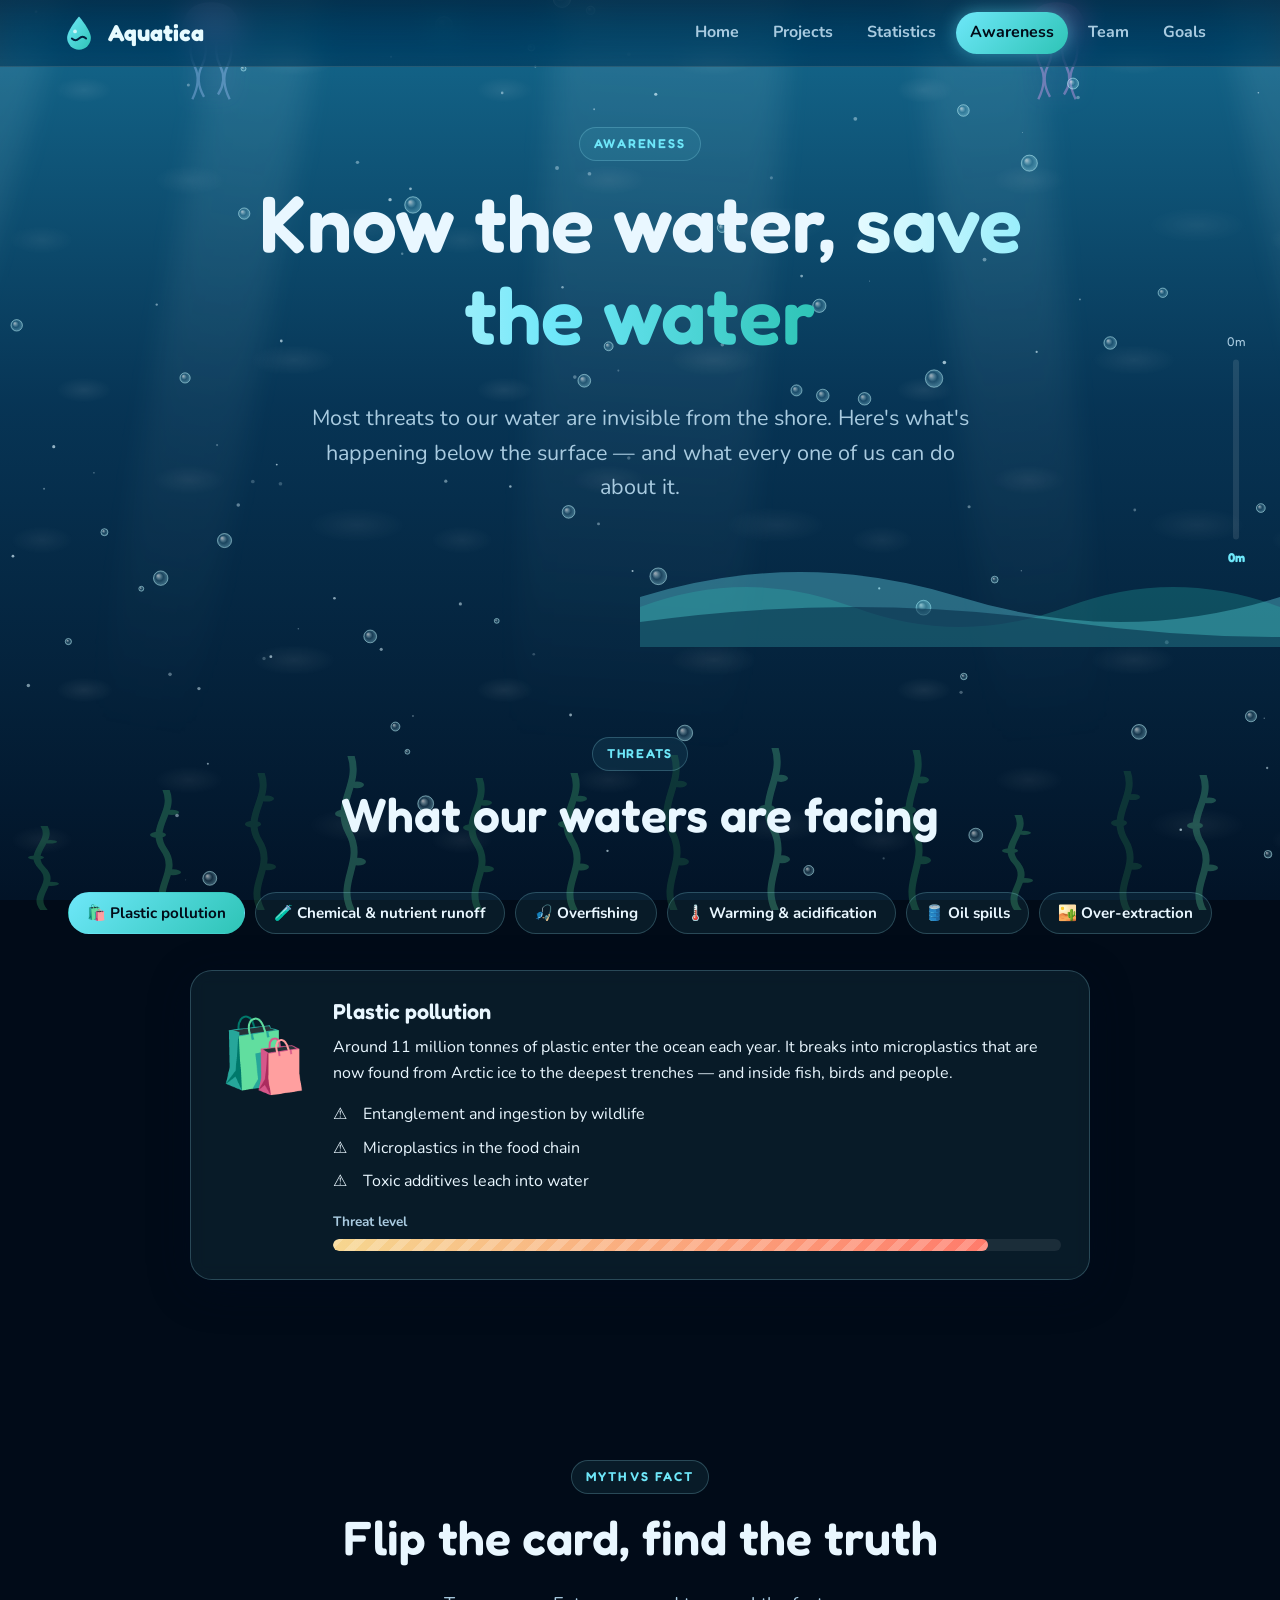
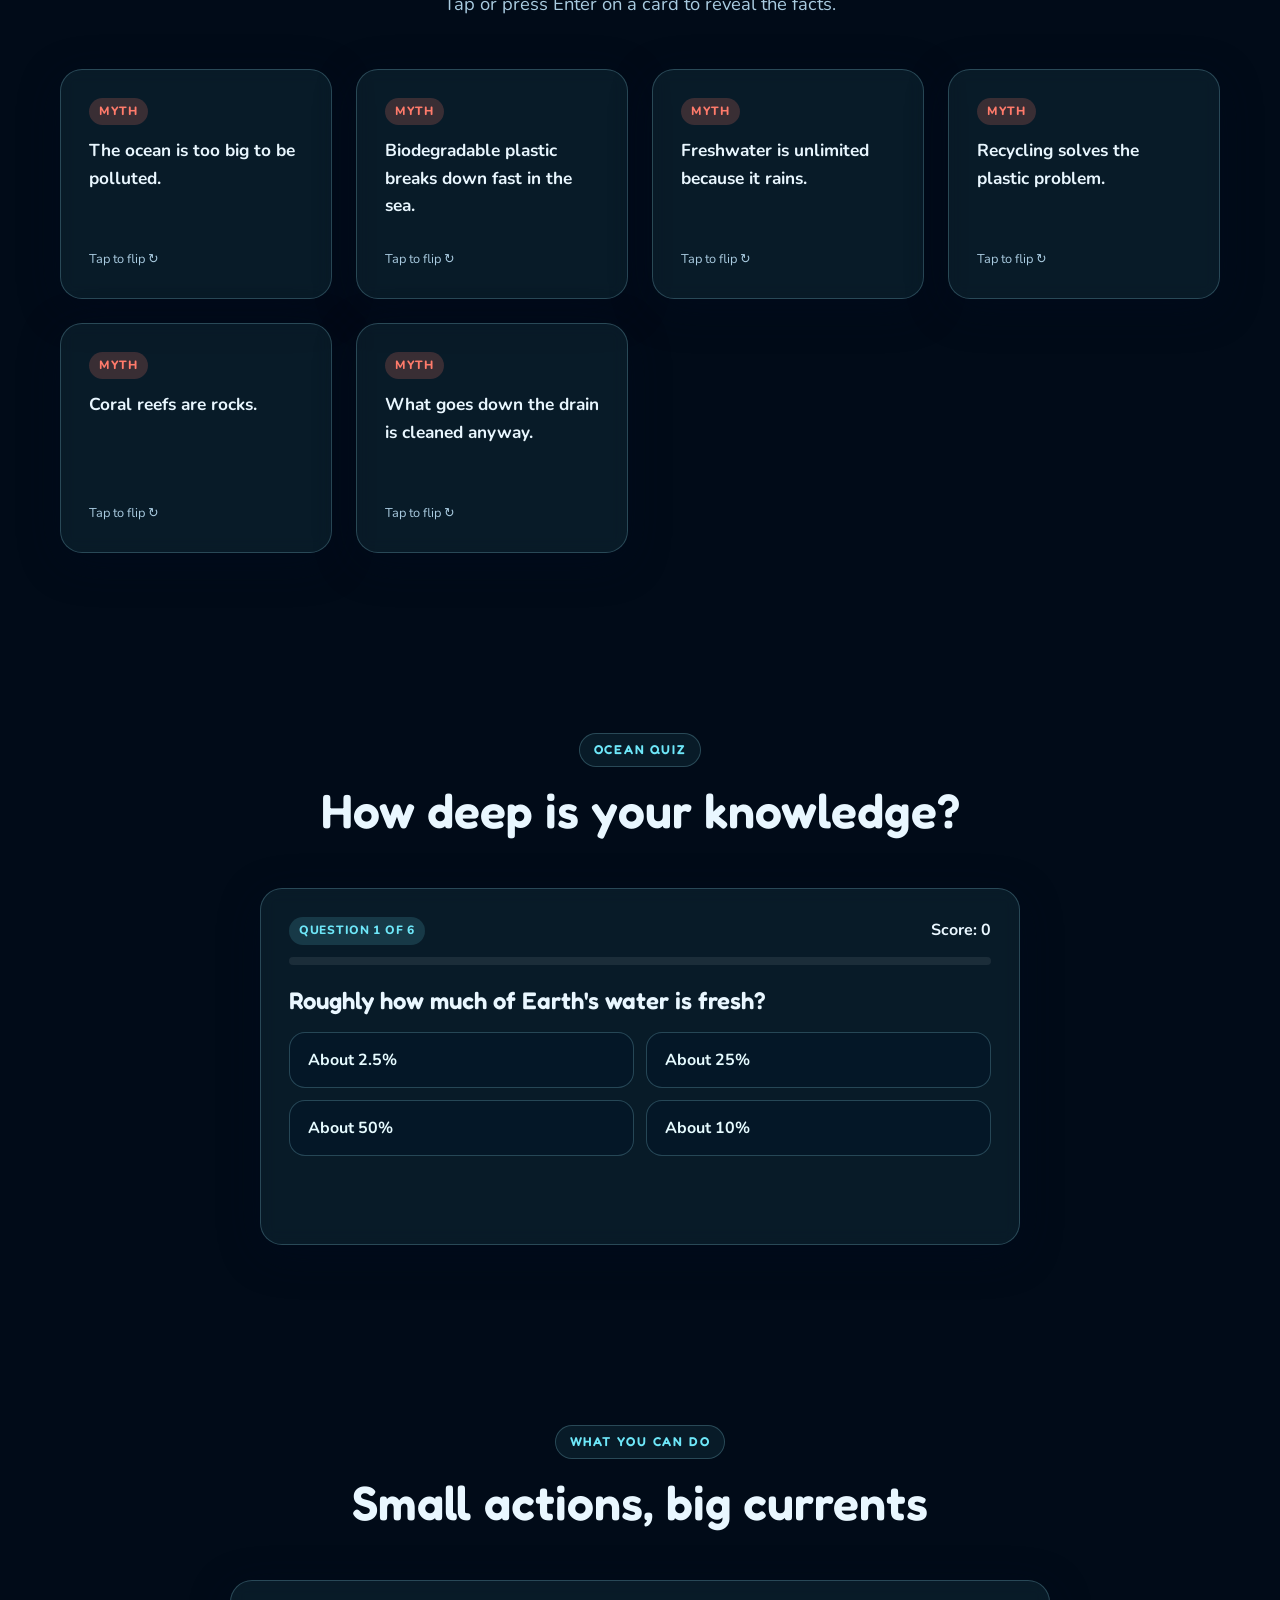
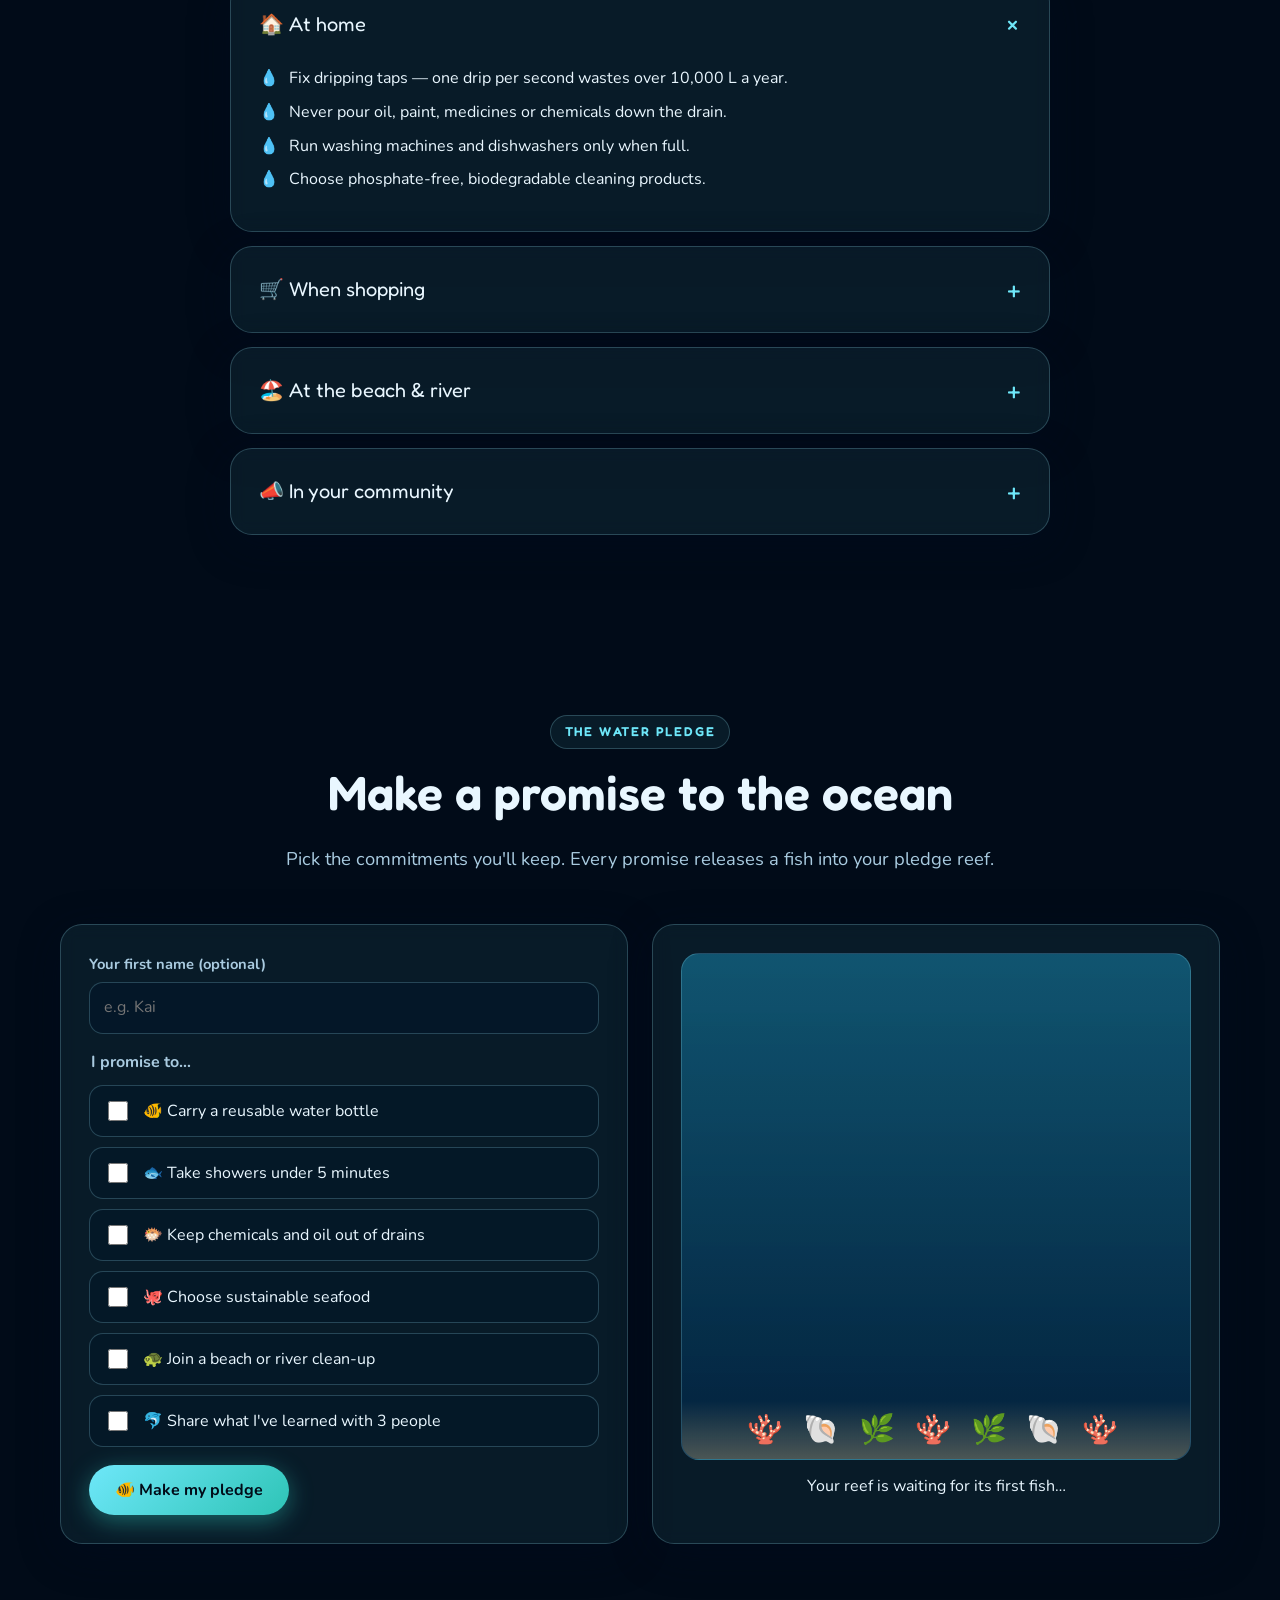
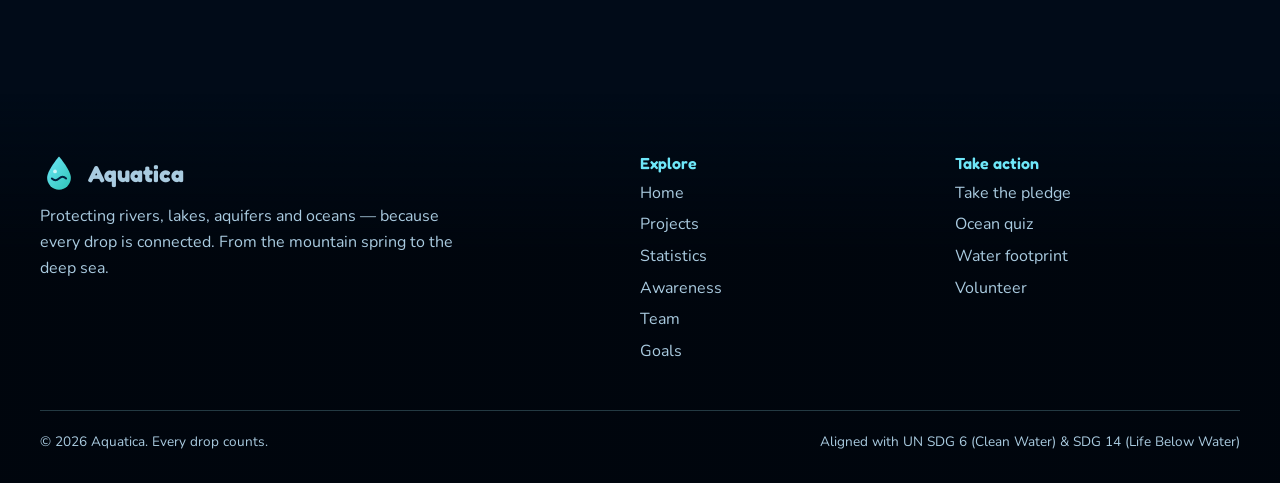
==== awareness.html @ d04a6f61 "Add Aquatica: interactive underwater-themed water & ocean protection website Six pages (home, projec" ====
<!doctype html>
<html lang="en" class="no-js">
<head>
  <meta charset="utf-8">
  <meta name="viewport" content="width=device-width, initial-scale=1">
  <title>Awareness — Aquatica</title>
  <meta name="description" content="Learn about the threats facing our water and oceans, bust common myths, test yourself and take the water pledge.">
  <link rel="icon" href="assets/favicon.svg" type="image/svg+xml">
  <link rel="preconnect" href="https://fonts.googleapis.com">
  <link rel="preconnect" href="https://fonts.gstatic.com" crossorigin>
  <link href="https://fonts.googleapis.com/css2?family=Fredoka:wght@400;600;700&family=Nunito:wght@400;700;800&display=swap" rel="stylesheet">
  <script>document.documentElement.classList.remove("no-js")</script>
  <link rel="stylesheet" href="css/style.css">
  <link rel="stylesheet" href="css/pages.css">
  <script src="js/main.js" defer></script>
  <script src="js/awareness.js" defer></script>
</head>
<body data-max-depth="6000">
  <a class="skip-link" href="#main">Skip to content</a>
  <header id="site-header"></header>

  <main id="main">
    <section class="hero page-hero">
      <div class="hero-inner">
        <span class="eyebrow reveal">Awareness</span>
        <h1 class="reveal" style="--delay:.1s">Know the water, <span class="shimmer">save the water</span></h1>
        <p class="lead reveal" style="--delay:.2s">Most threats to our water are invisible from the shore. Here's what's happening below the surface — and what every one of us can do about it.</p>
      </div>
      <div class="waves" aria-hidden="true">
        <svg class="w1" viewBox="0 0 2880 110" preserveAspectRatio="none"><path d="M0 60 Q 360 10 720 60 T 1440 60 T 2160 60 T 2880 60 V110 H0Z" fill="#6ee7f9"/></svg>
        <svg class="w2" viewBox="0 0 2880 110" preserveAspectRatio="none"><path d="M0 70 Q 240 30 480 70 T 960 70 T 1440 70 T 1920 70 T 2400 70 T 2880 70 V110 H0Z" fill="#2ec4b6"/></svg>
        <svg class="w3" viewBox="0 0 2880 110" preserveAspectRatio="none"><path d="M0 85 Q 480 55 960 85 T 1920 85 T 2880 85 V110 H0Z" fill="#02223f"/></svg>
      </div>
    </section>

    <section class="section" id="threats">
      <div class="section-head reveal">
        <span class="eyebrow">Threats</span>
        <h2>What our waters are facing</h2>
      </div>
      <div class="chips reveal" role="tablist" aria-label="Threats" id="threat-tabs"></div>
      <div class="card threat-panel reveal" id="threat-panel" role="tabpanel" aria-live="polite"></div>
    </section>

    <section class="section" id="myths">
      <div class="section-head reveal">
        <span class="eyebrow">Myth vs fact</span>
        <h2>Flip the card, find the truth</h2>
        <p class="lead">Tap or press Enter on a card to reveal the facts.</p>
      </div>
      <div class="grid grid-3" id="myth-grid"></div>
    </section>

    <section class="section" id="quiz">
      <div class="section-head reveal">
        <span class="eyebrow">Ocean quiz</span>
        <h2>How deep is your knowledge?</h2>
      </div>
      <div class="card quiz reveal" id="quiz-box"></div>
    </section>

    <section class="section" id="actions">
      <div class="section-head reveal">
        <span class="eyebrow">What you can do</span>
        <h2>Small actions, big currents</h2>
      </div>
      <div class="accordion reveal">
        <details class="card" open><summary>🏠 At home</summary><ul class="check-list">
          <li>Fix dripping taps — one drip per second wastes over 10,000 L a year.</li>
          <li>Never pour oil, paint, medicines or chemicals down the drain.</li>
          <li>Run washing machines and dishwashers only when full.</li>
          <li>Choose phosphate-free, biodegradable cleaning products.</li></ul></details>
        <details class="card"><summary>🛒 When shopping</summary><ul class="check-list">
          <li>Carry a reusable bottle, bag and coffee cup.</li>
          <li>Avoid products with microbeads and glitter made of plastic.</li>
          <li>Choose certified sustainable seafood — or eat less of it.</li>
          <li>Buy clothes made from natural fibres; synthetic fabrics shed microfibres in the wash.</li></ul></details>
        <details class="card"><summary>🏖️ At the beach &amp; river</summary><ul class="check-list">
          <li>Leave nothing behind — and pick up three pieces of litter you find.</li>
          <li>Use reef-safe sunscreen without oxybenzone and octinoxate.</li>
          <li>Never touch or stand on coral; keep your distance from wildlife.</li>
          <li>Join a local clean-up — or start one!</li></ul></details>
        <details class="card"><summary>📣 In your community</summary><ul class="check-list">
          <li>Ask your local council about wastewater treatment and storm drain filters.</li>
          <li>Support marine protected areas and river restoration plans.</li>
          <li>Share what you learn — awareness spreads like ripples.</li>
          <li>Vote for leaders who prioritise clean water.</li></ul></details>
      </div>
    </section>

    <section class="section" id="pledge">
      <div class="section-head reveal">
        <span class="eyebrow">The water pledge</span>
        <h2>Make a promise to the ocean</h2>
        <p class="lead">Pick the commitments you'll keep. Every promise releases a fish into your pledge reef.</p>
      </div>
      <div class="grid grid-2 pledge-wrap">
        <form class="card reveal" id="pledge-form">
          <div class="field"><label for="pledge-name">Your first name (optional)</label><input type="text" id="pledge-name" maxlength="30" autocomplete="given-name" placeholder="e.g. Kai"></div>
          <fieldset class="pledge-options"><legend>I promise to…</legend></fieldset>
          <button class="btn" type="submit">🐠 Make my pledge</button>
        </form>
        <div class="card pledge-reef reveal" style="--delay:.1s">
          <div class="pledge-tank" id="pledge-tank" aria-hidden="true"></div>
          <p id="pledge-summary" aria-live="polite"></p>
          <button class="btn ghost small" id="pledge-reset" type="button" hidden>Reset my pledges</button>
        </div>
      </div>
    </section>
  </main>

  <footer id="site-footer"></footer>
</body>
</html>
---- css/style.css ----
/* ==========================================================
   Aquatica — shared underwater theme
   ========================================================== */
:root {
  --abyss: #010b18;
  --deep: #02223f;
  --mid: #04406e;
  --shallow: #0a6aa1;
  --surface: #1b9cc9;
  --teal: #2ec4b6;
  --aqua: #6ee7f9;
  --foam: #e6fbff;
  --coral: #ff7b6b;
  --sand: #f6d68f;
  --kelp: #3fa66b;
  --text: #e9f7ff;
  --text-dim: #a9cbe0;
  --glass: rgba(110, 231, 249, 0.07);
  --glass-strong: rgba(110, 231, 249, 0.13);
  --glass-border: rgba(160, 240, 255, 0.22);
  --shadow: 0 10px 40px rgba(0, 10, 30, 0.45);
  --radius: 22px;
  --depth: 0; /* 0 → 1, updated on scroll */
  --font-display: "Fredoka", "Trebuchet MS", system-ui, sans-serif;
  --font-body: "Nunito", "Segoe UI", system-ui, sans-serif;
}

*, *::before, *::after { box-sizing: border-box; }
html { scroll-behavior: smooth; }
@media (prefers-reduced-motion: reduce) {
  html { scroll-behavior: auto; }
  *, *::before, *::after { animation-duration: 0.001ms !important; animation-iteration-count: 1 !important; transition-duration: 0.001ms !important; }
}

body {
  margin: 0;
  min-height: 100vh;
  font-family: var(--font-body);
  color: var(--text);
  line-height: 1.6;
  background-color: var(--abyss);
  background-image: linear-gradient(180deg,
    hsl(198, 75%, calc(32% - var(--depth) * 22%)) 0%,
    hsl(205, 85%, calc(18% - var(--depth) * 12%)) 45%,
    hsl(212, 90%, calc(8% - var(--depth) * 5%)) 100%);
  background-attachment: fixed;
  overflow-x: hidden;
}

a { color: var(--aqua); }
img, svg { max-width: 100%; }
h1, h2, h3, h4 { font-family: var(--font-display); line-height: 1.15; margin: 0 0 .5em; font-weight: 600; }
h1 { font-size: clamp(2.4rem, 7vw, 5rem); }
h2 { font-size: clamp(1.8rem, 4.5vw, 3rem); }
h3 { font-size: 1.35rem; }
p { margin: 0 0 1em; }
::selection { background: var(--teal); color: var(--abyss); }

[hidden] { display: none !important; }
.sr-only { position: absolute; width: 1px; height: 1px; overflow: hidden; clip: rect(0 0 0 0); white-space: nowrap; }
.skip-link { position: absolute; left: 16px; top: -60px; z-index: 1000; background: var(--aqua); color: var(--abyss); padding: 10px 16px; border-radius: 10px; font-weight: 700; }
.skip-link:focus { top: 12px; }
:focus-visible { outline: 3px solid var(--sand); outline-offset: 3px; border-radius: 6px; }

/* ---------- Ambient ocean layers ---------- */
.ocean { position: fixed; inset: 0; pointer-events: none; z-index: 0; overflow: hidden; }
#ocean-canvas { position: fixed; inset: 0; width: 100%; height: 100%; z-index: 1; pointer-events: none; }

.rays { position: absolute; inset: -20% -10% 0; opacity: calc(0.55 - var(--depth) * 0.45); transition: opacity .3s; }
.rays span {
  position: absolute; top: -10%; width: 14vw; height: 130%;
  background: linear-gradient(180deg, rgba(200, 245, 255, .28), rgba(200, 245, 255, 0) 75%);
  filter: blur(14px); transform-origin: top center; mix-blend-mode: screen;
  animation: ray-sway 11s ease-in-out infinite alternate;
}
.rays span:nth-child(1) { left: 6%;  transform: rotate(16deg); animation-delay: -2s; }
.rays span:nth-child(2) { left: 26%; transform: rotate(10deg); width: 8vw; animation-delay: -5s; }
.rays span:nth-child(3) { left: 46%; transform: rotate(4deg);  width: 18vw; animation-delay: -1s; }
.rays span:nth-child(4) { left: 66%; transform: rotate(-6deg); width: 9vw; animation-delay: -7s; }
.rays span:nth-child(5) { left: 84%; transform: rotate(-12deg); animation-delay: -3s; }
@keyframes ray-sway {
  0%   { opacity: .35; translate: -3vw 0; }
  50%  { opacity: 1; }
  100% { opacity: .5; translate: 3vw 0; }
}

.caustics {
  position: absolute; inset: 0; opacity: calc(0.22 - var(--depth) * 0.2);
  background:
    radial-gradient(ellipse 40px 18px at 20% 30%, rgba(255,255,255,.35), transparent 70%),
    radial-gradient(ellipse 60px 22px at 70% 20%, rgba(255,255,255,.3), transparent 70%),
    radial-gradient(ellipse 50px 20px at 45% 60%, rgba(255,255,255,.25), transparent 70%),
    radial-gradient(ellipse 70px 25px at 85% 75%, rgba(255,255,255,.25), transparent 70%),
    radial-gradient(ellipse 45px 20px at 10% 80%, rgba(255,255,255,.25), transparent 70%);
  background-size: 420px 300px;
  animation: caustic-drift 18s linear infinite;
  mix-blend-mode: overlay;
}
@keyframes caustic-drift { to { background-position: 420px 300px; } }

.fish-school { position: absolute; inset: 0; }
.fish {
  position: absolute; left: 0; width: var(--size, 60px); color: var(--c, var(--sand));
  animation: swim var(--dur, 30s) linear forwards;
  opacity: .85; will-change: transform;
}
.fish svg { display: block; width: 100%; height: auto; animation: wiggle 0.9s ease-in-out infinite alternate; }
.fish.left svg { transform: scaleX(-1); }
.fish .tail { transform-origin: 30% 50%; animation: tail 0.35s ease-in-out infinite alternate; }
@keyframes swim {
  from { transform: translate(var(--from), 0); }
  25%  { transform: translate(calc(var(--from) + (var(--to) - var(--from)) * .25), var(--bob, 20px)); }
  50%  { transform: translate(calc(var(--from) + (var(--to) - var(--from)) * .5), 0); }
  75%  { transform: translate(calc(var(--from) + (var(--to) - var(--from)) * .75), calc(var(--bob, 20px) * -1)); }
  to   { transform: translate(var(--to), 0); }
}
@keyframes wiggle { from { rotate: -3deg; } to { rotate: 3deg; } }
@keyframes tail { from { transform: scaleY(1); } to { transform: scaleY(.6); } }

.jelly {
  position: absolute; width: 70px; color: #f7a8ff; opacity: .55;
  animation: jelly-rise var(--dur, 40s) linear infinite; filter: drop-shadow(0 0 12px rgba(247,168,255,.6));
}
.jelly .bell { animation: pulse 2.4s ease-in-out infinite; transform-origin: 50% 30%; }
@keyframes pulse { 0%,100% { transform: scale(1, 1); } 50% { transform: scale(1.12, .86); } }
@keyframes jelly-rise {
  from { transform: translate(0, 110vh); }
  50%  { transform: translate(40px, 50vh); }
  to   { transform: translate(-20px, -30vh); }
}

.seabed { position: fixed; left: 0; right: 0; bottom: 0; height: 160px; z-index: 0; pointer-events: none; opacity: calc(.35 + var(--depth) * .65); }
.kelp { position: absolute; bottom: -10px; width: 40px; transform-origin: bottom center; animation: kelp-sway var(--dur, 6s) ease-in-out infinite alternate; }
@keyframes kelp-sway { from { rotate: -6deg; } to { rotate: 7deg; } }

/* ---------- Navigation ---------- */
.site-header {
  position: sticky; top: 0; z-index: 50;
  backdrop-filter: blur(14px) saturate(140%); -webkit-backdrop-filter: blur(14px) saturate(140%);
  background: linear-gradient(180deg, rgba(2, 30, 55, .75), rgba(2, 30, 55, .45));
  border-bottom: 1px solid var(--glass-border);
}
.nav { max-width: 1200px; margin: 0 auto; display: flex; align-items: center; gap: 24px; padding: 12px 20px; }
.brand { display: flex; align-items: center; gap: 10px; color: var(--foam); text-decoration: none; font-family: var(--font-display); font-size: 1.45rem; font-weight: 700; }
.brand svg { width: 38px; height: 38px; animation: bob 4s ease-in-out infinite; }
@keyframes bob { 0%,100% { transform: translateY(0); } 50% { transform: translateY(-5px); } }
.nav-links { list-style: none; display: flex; gap: 6px; margin: 0 0 0 auto; padding: 0; }
.nav-links a {
  position: relative; display: block; padding: 8px 14px; border-radius: 999px;
  color: var(--text-dim); text-decoration: none; font-weight: 700; transition: color .25s, background .25s;
}
.nav-links a:hover { color: var(--foam); background: var(--glass); }
.nav-links a[aria-current="page"] { color: var(--abyss); background: linear-gradient(135deg, var(--aqua), var(--teal)); box-shadow: 0 0 18px rgba(110,231,249,.45); }
.nav-toggle { display: none; margin-left: auto; background: var(--glass); border: 1px solid var(--glass-border); color: var(--foam); width: 46px; height: 46px; border-radius: 14px; cursor: pointer; }
.nav-toggle span { display: block; width: 20px; height: 2px; background: currentColor; margin: 4px auto; border-radius: 2px; transition: transform .3s, opacity .3s; }
.nav-toggle[aria-expanded="true"] span:nth-child(1) { transform: translateY(6px) rotate(45deg); }
.nav-toggle[aria-expanded="true"] span:nth-child(2) { opacity: 0; }
.nav-toggle[aria-expanded="true"] span:nth-child(3) { transform: translateY(-6px) rotate(-45deg); }

@media (max-width: 860px) {
  .nav-toggle { display: block; }
  .nav-links {
    position: absolute; top: 100%; left: 0; right: 0; flex-direction: column; gap: 4px; padding: 12px 16px 18px;
    background: rgba(2, 25, 48, .96); border-bottom: 1px solid var(--glass-border);
    transform-origin: top; transform: scaleY(0); opacity: 0; transition: transform .3s, opacity .3s; pointer-events: none;
  }
  .nav-links.open { transform: scaleY(1); opacity: 1; pointer-events: auto; }
  .nav-links a { padding: 12px 16px; }
}

/* Depth gauge */
.depth-gauge {
  position: fixed; right: 16px; top: 50%; transform: translateY(-50%); z-index: 40;
  display: flex; flex-direction: column; align-items: center; gap: 8px; font-family: var(--font-display); font-size: .8rem; color: var(--text-dim);
}
.depth-gauge .track { width: 6px; height: 180px; border-radius: 6px; background: rgba(255,255,255,.1); position: relative; overflow: hidden; }
.depth-gauge .fill { position: absolute; left: 0; right: 0; top: 0; height: calc(var(--depth) * 100%); background: linear-gradient(180deg, var(--aqua), var(--teal), #2a5bd7); border-radius: 6px; }
.depth-gauge .value { color: var(--aqua); font-weight: 700; min-width: 56px; text-align: center; }
@media (max-width: 860px) { .depth-gauge { display: none; } }

/* ---------- Layout ---------- */
main { position: relative; z-index: 2; }
.section { max-width: 1200px; margin: 0 auto; padding: 90px 20px; }
.section-head { text-align: center; max-width: 720px; margin: 0 auto 50px; }
.eyebrow { display: inline-block; font-family: var(--font-display); font-weight: 600; letter-spacing: .14em; text-transform: uppercase; font-size: .8rem; color: var(--aqua); background: var(--glass); border: 1px solid var(--glass-border); padding: 6px 14px; border-radius: 999px; margin-bottom: 16px; }
.lead { font-size: 1.15rem; color: var(--text-dim); }
.grid { display: grid; gap: 24px; }
.grid-2 { grid-template-columns: repeat(auto-fit, minmax(300px, 1fr)); }
.grid-3 { grid-template-columns: repeat(auto-fit, minmax(260px, 1fr)); }
.grid-4 { grid-template-columns: repeat(auto-fit, minmax(210px, 1fr)); }

.card {
  position: relative; background: var(--glass); border: 1px solid var(--glass-border); border-radius: var(--radius);
  padding: 28px; backdrop-filter: blur(8px); -webkit-backdrop-filter: blur(8px); box-shadow: var(--shadow);
  transition: transform .4s cubic-bezier(.2,.8,.2,1), background .3s, box-shadow .3s; overflow: hidden;
}
.card::before {
  content: ""; position: absolute; inset: 0; border-radius: inherit; pointer-events: none;
  background: radial-gradient(400px circle at var(--mx, 50%) var(--my, 0%), rgba(110,231,249,.16), transparent 45%);
  opacity: 0; transition: opacity .3s;
}
.card:hover::before { opacity: 1; }
.card.float:hover { transform: translateY(-8px); background: var(--glass-strong); box-shadow: 0 18px 50px rgba(0, 20, 50, .6), 0 0 0 1px rgba(110,231,249,.3); }
.card .icon { font-size: 2.4rem; display: inline-grid; place-items: center; width: 64px; height: 64px; border-radius: 18px; background: linear-gradient(135deg, rgba(110,231,249,.25), rgba(46,196,182,.12)); margin-bottom: 16px; }

.btn {
  display: inline-flex; align-items: center; gap: 10px; padding: 14px 26px; border-radius: 999px; border: 0; cursor: pointer;
  font: 700 1rem var(--font-body); text-decoration: none; color: var(--abyss);
  background: linear-gradient(135deg, var(--aqua), var(--teal)); box-shadow: 0 6px 24px rgba(46, 196, 182, .45);
  position: relative; overflow: hidden; transition: transform .25s, box-shadow .25s;
}
.btn:hover { transform: translateY(-3px) scale(1.02); box-shadow: 0 10px 34px rgba(110, 231, 249, .6); }
.btn::after { content: ""; position: absolute; inset: 0; background: linear-gradient(120deg, transparent 30%, rgba(255,255,255,.5) 50%, transparent 70%); transform: translateX(-100%); transition: transform .7s; }
.btn:hover::after { transform: translateX(100%); }
.btn.ghost { background: transparent; color: var(--foam); border: 1.5px solid var(--glass-border); box-shadow: none; }
.btn.ghost:hover { background: var(--glass); }
.btn.coral { background: linear-gradient(135deg, #ffb199, var(--coral)); box-shadow: 0 6px 24px rgba(255, 123, 107, .4); }

/* ---------- Hero ---------- */
.hero { min-height: calc(100vh - 70px); display: grid; place-items: center; text-align: center; padding: 60px 20px 140px; position: relative; }
.hero-inner { max-width: 900px; position: relative; z-index: 3; }
.hero h1 .shimmer {
  background: linear-gradient(90deg, var(--foam) 0%, var(--aqua) 25%, var(--teal) 50%, var(--aqua) 75%, var(--foam) 100%);
  background-size: 200% auto; -webkit-background-clip: text; background-clip: text; color: transparent;
  animation: shimmer 6s linear infinite;
}
@keyframes shimmer { to { background-position: 200% center; } }
.hero .lead { font-size: clamp(1.05rem, 2.2vw, 1.35rem); max-width: 680px; margin: 0 auto 32px; }
.hero-actions { display: flex; flex-wrap: wrap; gap: 14px; justify-content: center; }
.page-hero { min-height: 58vh; padding-bottom: 110px; }

.waves { position: absolute; left: 0; right: 0; bottom: 0; height: 110px; overflow: hidden; z-index: 2; }
.waves svg { position: absolute; bottom: 0; width: 200%; height: 100%; }
.waves .w1 { animation: wave-move 14s linear infinite; opacity: .35; }
.waves .w2 { animation: wave-move 9s linear infinite reverse; opacity: .25; }
.waves .w3 { animation: wave-move 20s linear infinite; opacity: .5; }
@keyframes wave-move { from { transform: translateX(0); } to { transform: translateX(-50%); } }

.scroll-cue { position: absolute; bottom: 120px; left: 50%; transform: translateX(-50%); z-index: 3; color: var(--text-dim); font-size: .85rem; display: flex; flex-direction: column; align-items: center; gap: 8px; text-decoration: none; }
.scroll-cue .mouse { width: 26px; height: 42px; border: 2px solid var(--text-dim); border-radius: 14px; position: relative; }
.scroll-cue .mouse::after { content: ""; position: absolute; left: 50%; top: 8px; width: 4px; height: 8px; border-radius: 2px; background: var(--aqua); transform: translateX(-50%); animation: scroll-dot 1.8s infinite; }
@keyframes scroll-dot { 0% { opacity: 1; top: 8px; } 100% { opacity: 0; top: 24px; } }

/* ---------- Reveal on scroll ---------- */
.reveal { opacity: 0; transform: translateY(40px) scale(.98); transition: opacity .9s ease, transform .9s cubic-bezier(.2,.8,.2,1); transition-delay: var(--delay, 0s); }
.reveal.visible { opacity: 1; transform: none; }
.no-js .reveal { opacity: 1; transform: none; }

/* ---------- Stats / counters ---------- */
.stat { text-align: center; }
.stat .num { font-family: var(--font-display); font-size: clamp(2.2rem, 5vw, 3.4rem); font-weight: 700; color: var(--aqua); text-shadow: 0 0 24px rgba(110,231,249,.45); line-height: 1.1; }
.stat .label { color: var(--text-dim); font-size: .98rem; }
.source { font-size: .8rem; color: var(--text-dim); opacity: .8; }

/* ---------- Progress bars ---------- */
.progress { height: 12px; border-radius: 999px; background: rgba(255,255,255,.08); overflow: hidden; position: relative; }
.progress > span { display: block; height: 100%; width: 0; border-radius: inherit; background: linear-gradient(90deg, var(--teal), var(--aqua)); transition: width 1.8s cubic-bezier(.2,.8,.2,1); position: relative; overflow: hidden; }
.progress > span::after { content: ""; position: absolute; inset: 0; background: repeating-linear-gradient(-45deg, rgba(255,255,255,.2) 0 8px, transparent 8px 16px); animation: stripes 1s linear infinite; }
@keyframes stripes { to { background-position: 22px 0; } }

/* ---------- Chips / filters ---------- */
.chips { display: flex; flex-wrap: wrap; gap: 10px; justify-content: center; margin-bottom: 36px; }
.chip { padding: 10px 18px; border-radius: 999px; border: 1px solid var(--glass-border); background: var(--glass); color: var(--text); font: 700 .95rem var(--font-body); cursor: pointer; transition: all .25s; }
.chip:hover { background: var(--glass-strong); transform: translateY(-2px); }
.chip.active, .chip[aria-pressed="true"], .chip[aria-selected="true"] { background: linear-gradient(135deg, var(--aqua), var(--teal)); color: var(--abyss); border-color: transparent; }
.tag { display: inline-block; font-size: .75rem; font-weight: 800; letter-spacing: .06em; text-transform: uppercase; padding: 4px 10px; border-radius: 999px; background: rgba(110,231,249,.15); color: var(--aqua); }

/* ---------- Modal ---------- */
.modal { position: fixed; inset: 0; z-index: 100; display: grid; place-items: center; padding: 16px; background: rgba(0, 8, 20, .7); backdrop-filter: blur(6px); opacity: 0; pointer-events: none; transition: opacity .35s; }
.modal.open { opacity: 1; pointer-events: auto; }
.modal-box { max-width: 640px; width: 100%; max-height: 88vh; overflow: auto; background: linear-gradient(160deg, #063a63, #021a33); border: 1px solid var(--glass-border); border-radius: var(--radius); padding: 32px; box-shadow: var(--shadow); transform: translateY(40px) scale(.95); transition: transform .45s cubic-bezier(.2,.9,.3,1.3); position: relative; }
.modal.open .modal-box { transform: none; }
.modal-close { position: absolute; top: 14px; right: 14px; width: 40px; height: 40px; border-radius: 50%; border: 1px solid var(--glass-border); background: var(--glass); color: var(--foam); font-size: 1.4rem; cursor: pointer; }

/* ---------- Forms ---------- */
.field { display: flex; flex-direction: column; gap: 6px; margin-bottom: 16px; text-align: left; }
.field label { font-weight: 700; font-size: .92rem; color: var(--text-dim); }
input[type="text"], input[type="email"], input[type="number"], select, textarea {
  font: inherit; color: var(--foam); background: rgba(0, 20, 40, .5); border: 1px solid var(--glass-border); border-radius: 14px; padding: 12px 14px; width: 100%;
  transition: border-color .2s, box-shadow .2s;
}
input:focus, select:focus, textarea:focus { outline: none; border-color: var(--aqua); box-shadow: 0 0 0 4px rgba(110,231,249,.18); }
input[type="range"] { width: 100%; accent-color: var(--aqua); }
select option { background: #03203c; }

/* ---------- Footer ---------- */
.site-footer { position: relative; z-index: 2; margin-top: 60px; padding: 60px 20px 30px; background: linear-gradient(180deg, transparent, rgba(0,5,12,.85) 40%); }
.footer-inner { max-width: 1200px; margin: 0 auto; display: grid; gap: 30px; grid-template-columns: 2fr 1fr 1fr; }
.footer-inner h4 { color: var(--aqua); }
.footer-inner ul { list-style: none; padding: 0; margin: 0; }
.footer-inner li { margin-bottom: 6px; }
.footer-inner a { color: var(--text-dim); text-decoration: none; }
.footer-inner a:hover { color: var(--aqua); }
.footer-bottom { max-width: 1200px; margin: 40px auto 0; padding-top: 20px; border-top: 1px solid var(--glass-border); font-size: .85rem; color: var(--text-dim); display: flex; flex-wrap: wrap; gap: 10px; justify-content: space-between; }
@media (max-width: 700px) { .footer-inner { grid-template-columns: 1fr; } }

/* ---------- Toast ---------- */
.toast { position: fixed; left: 50%; bottom: 28px; z-index: 200; transform: translate(-50%, 120px); background: linear-gradient(135deg, var(--aqua), var(--teal)); color: var(--abyss); font-weight: 800; padding: 14px 24px; border-radius: 999px; box-shadow: var(--shadow); transition: transform .45s cubic-bezier(.2,.9,.3,1.3); max-width: calc(100vw - 32px); text-align: center; }
.toast.show { transform: translate(-50%, 0); }

/* Click ripple */
.ripple { position: fixed; z-index: 5; pointer-events: none; width: 10px; height: 10px; border-radius: 50%; border: 2px solid rgba(160, 240, 255, .8); transform: translate(-50%, -50%); animation: ripple .9s ease-out forwards; }
@keyframes ripple { to { width: 140px; height: 140px; opacity: 0; } }
---- css/pages.css ----
/* ==========================================================
   Aquatica — page-specific components
   ========================================================== */

.swap { animation: swap-in .5s cubic-bezier(.2,.8,.2,1); }
@keyframes swap-in { from { opacity: 0; transform: translateY(14px); } to { opacity: 1; transform: none; } }
.check-list { list-style: none; padding: 0; margin: 0 0 1em; }
.check-list li { position: relative; padding-left: 30px; margin-bottom: 8px; }
.check-list li::before { content: "💧"; position: absolute; left: 0; top: 0; }
.check-list.warn li::before { content: "⚠️"; }
.btn.small { padding: 10px 18px; font-size: .9rem; }
.modal-hero { font-size: 4rem; line-height: 1; margin-bottom: 10px; animation: bob 3s ease-in-out infinite; }
.big-emoji { font-size: 4rem; animation: bob 3s ease-in-out infinite; }

/* ---------- Home ---------- */
.explore a { color: inherit; text-decoration: none; display: block; }
.explore p { color: var(--text-dim); }
.more { color: var(--aqua); font-weight: 800; display: inline-block; transition: transform .3s; }
.explore a:hover .more { transform: translateX(8px); }
.quote { text-align: center; padding: 50px 30px; }
.big-quote { font-family: var(--font-display); font-size: clamp(1.4rem, 3.5vw, 2.2rem); line-height: 1.35; color: var(--foam); max-width: 900px; margin: 0 auto 14px; }

.bay { max-width: 1000px; margin: 0 auto; border-radius: var(--radius); overflow: hidden; border: 1px solid var(--glass-border); box-shadow: var(--shadow); }
.bay-hud { display: flex; flex-wrap: wrap; align-items: center; gap: 16px 28px; justify-content: space-between; padding: 14px 20px; background: rgba(2, 30, 55, .8); font-weight: 700; }
.bay-hud strong { color: var(--aqua); font-size: 1.2rem; }
.bay-water { position: relative; height: 420px; overflow: hidden; background: linear-gradient(180deg, rgba(27,156,201,.55), rgba(4,64,110,.75) 60%, rgba(2,34,63,.95)); }
.bay-water::before { content: ""; position: absolute; inset: 0; background: repeating-linear-gradient(100deg, transparent 0 60px, rgba(255,255,255,.04) 60px 90px); animation: caustic-drift 12s linear infinite; }
.bay-reef { position: absolute; left: 0; right: 0; bottom: 0; font-size: 2.6rem; letter-spacing: 1.2rem; text-align: center; white-space: nowrap; overflow: hidden; padding-bottom: 4px; background: linear-gradient(180deg, transparent, rgba(246,214,143,.25)); }
.bay-msg { position: absolute; left: 0; right: 0; top: 45%; transform: translateY(-50%); text-align: center; padding: 20px; font-size: 1.2rem; margin: 0; z-index: 3; text-shadow: 0 2px 10px rgba(0,0,0,.5); }
.trash {
  position: absolute; z-index: 2; font-size: 2.3rem; line-height: 1; background: none; border: 0; cursor: pointer; padding: 6px;
  animation: trash-bob 6s ease-in-out infinite, trash-in .6s backwards cubic-bezier(.2,.9,.3,1.4);
  filter: drop-shadow(0 4px 8px rgba(0,0,0,.4)); transition: transform .2s;
}
.trash:hover { transform: scale(1.2); }
.trash.caught { animation: scoop .5s forwards ease-in; }
@keyframes trash-bob { 0%,100% { translate: 0 0; rotate: -8deg; } 50% { translate: var(--drift) 18px; rotate: 10deg; } }
@keyframes trash-in { from { opacity: 0; transform: translateY(-60px) scale(.3); } }
@keyframes scoop { to { transform: translateY(-140px) scale(.2) rotate(180deg); opacity: 0; } }
.critter { position: absolute; left: -60px; z-index: 1; font-size: 2rem; animation: critter-swim 8s linear forwards; }
@keyframes critter-swim { to { transform: translateX(calc(1000px + 120px)); } }

/* ---------- Projects ---------- */
.journey { max-width: 900px; margin: 0 auto; }
.journey-track { position: relative; display: flex; justify-content: space-between; gap: 8px; margin-bottom: 28px; padding: 30px 0 0; }
.journey-track::before { content: ""; position: absolute; left: 6%; right: 6%; top: 62px; height: 4px; border-radius: 4px; background: linear-gradient(90deg, #8fd3ff, var(--aqua), var(--teal), #1f6fb8); opacity: .5; }
.journey-stop { position: relative; z-index: 1; flex: 1; display: flex; flex-direction: column; align-items: center; gap: 8px; background: none; border: 0; color: var(--text-dim); font: 700 .95rem var(--font-body); cursor: pointer; }
.journey-stop span { display: grid; place-items: center; width: 64px; height: 64px; font-size: 1.8rem; border-radius: 50%; background: rgba(2,34,63,.9); border: 2px solid var(--glass-border); transition: transform .3s, border-color .3s, box-shadow .3s; }
.journey-stop:hover span { transform: scale(1.1); }
.journey-stop[aria-selected="true"] { color: var(--foam); }
.journey-stop[aria-selected="true"] span { border-color: var(--aqua); box-shadow: 0 0 0 6px rgba(110,231,249,.18), 0 0 30px rgba(110,231,249,.5); }
.journey-drop { position: absolute; top: 0; left: 0; font-size: 1.6rem; transform: translateX(-50%); transition: left .7s cubic-bezier(.5,-0.4,.4,1.4); animation: bob 2s ease-in-out infinite; }
.journey-panel h3 { color: var(--aqua); }
.fact-row { display: flex; flex-wrap: wrap; gap: 8px; }
@media (max-width: 560px) {
  .journey-stop { font-size: .75rem; }
  .journey-stop span { width: 48px; height: 48px; font-size: 1.3rem; }
  .journey-track::before { top: 54px; }
}

.search-row { max-width: 460px; margin: -14px auto 30px; }
.search-row input { border-radius: 999px; padding-left: 20px; }
.empty { text-align: center; color: var(--text-dim); font-size: 1.1rem; }
.project { display: flex; flex-direction: column; }
.project > p:not(.place) { color: var(--text-dim); flex: 1; }
.project-top { display: flex; justify-content: space-between; align-items: center; margin-bottom: 12px; }
.project-icon { font-size: 2.6rem; transition: transform .4s; }
.project:hover .project-icon { transform: rotate(-10deg) scale(1.15); }
.place { color: var(--sand); font-size: .9rem; font-weight: 700; margin-bottom: 10px; }
.progress-meta { display: flex; justify-content: space-between; gap: 10px; font-size: .82rem; color: var(--text-dim); margin: 8px 0 16px; flex-wrap: wrap; }
.project .btn { align-self: flex-start; }
.impact-calc { margin-top: 20px; padding: 18px; border-radius: 16px; background: rgba(110,231,249,.08); border: 1px dashed var(--glass-border); }
.impact-calc output { color: var(--aqua); font-weight: 800; }
.impact-out { margin: 10px 0 0; font-size: 1.1rem; }
.impact-out strong { color: var(--sand); font-size: 1.4rem; }

/* ---------- Statistics ---------- */
.chart-card h3 { margin-top: 6px; }
.chart-help { color: var(--text-dim); font-size: .95rem; }
.small-chips { justify-content: flex-start; margin-bottom: 18px; }
.small-chips .chip { padding: 7px 14px; font-size: .85rem; }
.donut-wrap { position: relative; max-width: 260px; margin: 0 auto; }
.donut-seg { cursor: pointer; outline: none; }
.donut-seg:hover, .donut-seg:focus { stroke-width: 36; }
.donut-center { position: absolute; inset: 0; display: grid; place-content: center; text-align: center; pointer-events: none; }
.donut-center strong { font-family: var(--font-display); font-size: 2.2rem; color: var(--aqua); line-height: 1; }
.donut-center span { font-size: .85rem; color: var(--text-dim); }
.legend { list-style: none; padding: 0; margin: 20px 0 10px; display: grid; gap: 6px; }
.legend li { display: flex; align-items: center; gap: 10px; font-size: .95rem; }
.legend li strong { margin-left: auto; }
.legend i { width: 14px; height: 14px; border-radius: 4px; display: inline-block; }

.hbars { display: grid; gap: 22px; margin: 26px 0 16px; }
.hbar { outline: none; }
.hbar-label { display: flex; justify-content: space-between; font-weight: 700; margin-bottom: 8px; }
.hbar-label strong { color: var(--aqua); font-family: var(--font-display); font-size: 1.2rem; }
.hbar-track { height: 34px; border-radius: 12px; background: rgba(255,255,255,.06); overflow: hidden; }
.hbar-fill { height: 100%; width: 0; border-radius: 12px; background: linear-gradient(90deg, #1f6fb8, var(--aqua)); transition: width 1.6s cubic-bezier(.2,.8,.2,1); position: relative; overflow: hidden; }
.hbar-fill::after { content: ""; position: absolute; inset: 0; background: radial-gradient(circle at 20% 60%, rgba(255,255,255,.5) 0 3px, transparent 4px), radial-gradient(circle at 55% 30%, rgba(255,255,255,.4) 0 2px, transparent 3px), radial-gradient(circle at 80% 70%, rgba(255,255,255,.45) 0 3px, transparent 4px); background-size: 80px 34px; animation: fizz 3s linear infinite; }
@keyframes fizz { to { background-position: 0 -34px; } }
.hbar-note { font-size: .85rem; color: var(--text-dim); margin: 6px 0 0; max-height: 0; opacity: 0; overflow: hidden; transition: max-height .3s, opacity .3s; }
.hbar:hover .hbar-note, .hbar:focus .hbar-note { max-height: 40px; opacity: 1; }

.line-wrap { margin: 10px 0; }
#line { width: 100%; height: auto; overflow: visible; touch-action: pan-y; }
#line .axis { fill: var(--text-dim); font-size: 13px; font-family: var(--font-body); }
.line-area { opacity: 0; transition: opacity 1.5s 1s; }
.line-area.show { opacity: 1; }
.line-dot { fill: var(--abyss); stroke: var(--aqua); stroke-width: 3; cursor: pointer; transform-box: fill-box; transform-origin: center; animation: dot-pop .5s backwards; outline: none; }
.line-dot.active, .line-dot:focus { fill: var(--sand); stroke: var(--sand); transform: scale(1.5); }
@keyframes dot-pop { from { transform: scale(0); } }
.chart-tooltip { position: fixed; z-index: 150; pointer-events: none; background: rgba(2, 25, 48, .95); border: 1px solid var(--aqua); color: var(--foam); padding: 8px 12px; border-radius: 12px; font-size: .9rem; box-shadow: var(--shadow); max-width: 240px; }

.calc { display: grid; gap: 24px; grid-template-columns: 1.2fr 1fr; align-items: stretch; }
@media (max-width: 800px) { .calc { grid-template-columns: 1fr; } }
.calc-form output { color: var(--aqua); font-weight: 800; }
.calc-result { text-align: center; display: flex; flex-direction: column; align-items: center; justify-content: center; }
.tank { width: 140px; height: 180px; border: 3px solid var(--glass-border); border-top: 0; border-radius: 0 0 24px 24px; position: relative; overflow: hidden; margin-bottom: 18px; background: rgba(0,0,0,.15); }
.tank-water { position: absolute; left: 0; right: 0; bottom: 0; height: 0; background: linear-gradient(180deg, rgba(110,231,249,.9), #1f6fb8); transition: height .8s cubic-bezier(.2,.8,.2,1); }
.tank-water svg { position: absolute; top: -12px; left: 0; width: 200%; height: 14px; animation: wave-move 3s linear infinite; }
.calc-total { font-family: var(--font-display); font-size: 1.4rem; color: var(--text-dim); }
.calc-total span { font-size: 3rem; color: var(--aqua); font-weight: 700; }
.calc-split { display: flex; flex-wrap: wrap; justify-content: center; gap: 6px 18px; color: var(--text-dim); margin: 6px 0 12px; }
.calc-tip { background: rgba(246,214,143,.12); border-radius: 14px; padding: 10px 14px; color: var(--sand); }

/* ---------- Awareness ---------- */
.threat-panel { max-width: 900px; margin: 0 auto; }
.threat-body { display: grid; grid-template-columns: auto 1fr; gap: 24px; align-items: start; }
.threat-icon { font-size: 4.5rem; animation: bob 3s ease-in-out infinite; }
@media (max-width: 600px) { .threat-body { grid-template-columns: 1fr; } .threat-icon { font-size: 3.2rem; } }
.severity { display: grid; gap: 6px; font-size: .85rem; color: var(--text-dim); font-weight: 700; }
.progress .danger { display: block; height: 100%; border-radius: inherit; background: linear-gradient(90deg, var(--sand), var(--coral)); transition: width 1.2s cubic-bezier(.2,.8,.2,1); }

.flip { background: none; border: 0; padding: 0; perspective: 1200px; cursor: pointer; text-align: left; color: inherit; font: inherit; min-height: 230px; }
.flip-inner { position: relative; display: block; width: 100%; height: 100%; min-height: 230px; transition: transform .8s cubic-bezier(.3,1.4,.5,1); transform-style: preserve-3d; }
.flip.flipped .flip-inner { transform: rotateY(180deg); }
.flip-front, .flip-back { position: absolute; inset: 0; display: flex; flex-direction: column; gap: 12px; backface-visibility: hidden; -webkit-backface-visibility: hidden; }
.flip-back { transform: rotateY(180deg); background: linear-gradient(160deg, rgba(46,196,182,.25), rgba(4,64,110,.6)); }
.flip .tag { align-self: flex-start; }
.flip-text { font-size: 1.08rem; font-weight: 700; flex: 1; }
.flip-hint { font-size: .8rem; color: var(--text-dim); }
.tag.myth { background: rgba(255,123,107,.2); color: var(--coral); }
.flip:hover:not(.flipped) .flip-inner { transform: rotateY(12deg); }

.quiz { max-width: 760px; margin: 0 auto; }
.quiz-top { display: flex; justify-content: space-between; align-items: center; margin-bottom: 12px; font-weight: 700; }
.quiz-progress { margin-bottom: 22px; height: 8px; }
.quiz-progress span { transition: width .5s; }
.quiz-q { font-size: 1.5rem; }
.quiz-answers { display: grid; grid-template-columns: repeat(auto-fit, minmax(240px, 1fr)); gap: 12px; margin: 18px 0; }
.quiz-a { text-align: left; padding: 16px 18px; border-radius: 16px; border: 1px solid var(--glass-border); background: rgba(0, 20, 40, .45); color: var(--foam); font: 700 1rem var(--font-body); cursor: pointer; transition: transform .2s, background .2s, border-color .2s; }
.quiz-a:hover:not(:disabled) { transform: translateY(-3px); background: var(--glass-strong); border-color: var(--aqua); }
.quiz-a:disabled { cursor: default; opacity: .7; }
.quiz-a.right { background: rgba(46,196,182,.35); border-color: var(--teal); opacity: 1; animation: pop .4s; }
.quiz-a.wrong { background: rgba(255,123,107,.3); border-color: var(--coral); opacity: 1; animation: shake .4s; }
@keyframes pop { 50% { transform: scale(1.04); } }
@keyframes shake { 25% { transform: translateX(-6px); } 75% { transform: translateX(6px); } }
.quiz-why { min-height: 1.6em; color: var(--text-dim); }
.quiz-result { text-align: center; }
.quiz-rank { font-size: 5rem; animation: bob 3s ease-in-out infinite; }

.accordion { max-width: 820px; margin: 0 auto; display: grid; gap: 14px; }
.accordion details { padding: 0; }
.accordion summary { padding: 22px 28px; cursor: pointer; font-family: var(--font-display); font-size: 1.25rem; list-style: none; display: flex; justify-content: space-between; align-items: center; }
.accordion summary::-webkit-details-marker { display: none; }
.accordion summary::after { content: "+"; font-size: 1.6rem; color: var(--aqua); transition: transform .3s; }
.accordion details[open] summary::after { transform: rotate(45deg); }
.accordion .check-list { padding: 0 28px 14px; animation: swap-in .4s; }

.pledge-wrap { align-items: stretch; }
.pledge-options { border: 0; padding: 0; margin: 0 0 18px; display: grid; gap: 10px; }
.pledge-options legend { font-weight: 700; color: var(--text-dim); margin-bottom: 10px; }
.pledge-opt { display: flex; align-items: center; gap: 12px; padding: 12px 14px; border-radius: 14px; background: rgba(0,20,40,.4); border: 1px solid var(--glass-border); cursor: pointer; transition: background .2s, border-color .2s; }
.pledge-opt:hover { background: var(--glass-strong); }
.pledge-opt input { width: 20px; height: 20px; accent-color: var(--teal); }
.pledge-opt:has(input:checked) { border-color: var(--aqua); background: rgba(110,231,249,.12); }
.pledge-reef { display: flex; flex-direction: column; gap: 14px; text-align: center; }
.pledge-tank { position: relative; flex: 1; min-height: 280px; border-radius: 18px; overflow: hidden; background: linear-gradient(180deg, rgba(27,156,201,.45), rgba(2,34,63,.9)); border: 1px solid var(--glass-border); }
.tank-sand { position: absolute; bottom: 0; left: 0; right: 0; font-size: 1.8rem; letter-spacing: .4rem; padding: 6px; background: linear-gradient(180deg, transparent, rgba(246,214,143,.3)); white-space: nowrap; overflow: hidden; }
.tank-fish { position: absolute; left: 0; font-size: 2rem; animation: tank-swim 8s ease-in-out infinite alternate; }
@keyframes tank-swim {
  0% { transform: translateX(10px) scaleX(-1); }
  49% { transform: translateX(calc(min(40vw, 420px))) scaleX(-1); }
  51% { transform: translateX(calc(min(40vw, 420px))) scaleX(1); }
  100% { transform: translateX(10px) scaleX(1); }
}
@media (max-width: 700px) { @keyframes tank-swim { 0% { transform: translateX(10px) scaleX(-1); } 49% { transform: translateX(60vw) scaleX(-1); } 51% { transform: translateX(60vw) scaleX(1); } 100% { transform: translateX(10px) scaleX(1); } } }

/* ---------- Team ---------- */
.member { text-align: center; outline: none; }
.member-avatar { position: relative; width: 120px; margin: 0 auto 16px; }
.avatar { width: 120px; height: 120px; display: block; transition: transform .5s cubic-bezier(.2,.8,.2,1); filter: drop-shadow(0 8px 20px rgba(0,0,0,.35)); }
.spirit { position: absolute; right: -6px; bottom: -4px; font-size: 2.2rem; width: 54px; height: 54px; display: grid; place-items: center; border-radius: 50%; background: rgba(2,34,63,.95); border: 2px solid var(--glass-border); transition: transform .5s cubic-bezier(.3,1.6,.5,1); }
.member:hover .avatar, .member:focus .avatar { transform: scale(.9) translateY(-4px); }
.member:hover .spirit, .member:focus .spirit { transform: translate(-34px, -38px) scale(1.5) rotate(-12deg); }
.member .role { color: var(--aqua); font-weight: 800; margin-bottom: 8px; }
.member .bio { color: var(--text-dim); font-size: .95rem; }
.spirit-label { font-size: .82rem; color: var(--sand); opacity: 0; transform: translateY(8px); transition: opacity .3s, transform .3s; margin: 0; }
.member:hover .spirit-label, .member:focus .spirit-label { opacity: 1; transform: none; }
.join { align-items: center; }
.form-error { color: var(--coral); font-weight: 700; min-height: 1.2em; margin: 0 0 10px; }
.join-done { text-align: center; padding: 30px 10px; animation: swap-in .6s; }

/* ---------- Goals ---------- */
.goal { display: flex; flex-direction: column; align-items: center; text-align: center; color: inherit; font: inherit; cursor: pointer; }
.ring { position: relative; width: 150px; height: 150px; display: block; margin-bottom: 14px; }
.ring svg { width: 100%; height: 100%; }
.ring-fill { transition: stroke-dashoffset 2s cubic-bezier(.2,.8,.2,1); filter: drop-shadow(0 0 6px currentColor); }
.ring-label { position: absolute; inset: 0; display: flex; flex-direction: column; align-items: center; justify-content: center; }
.ring-icon { font-size: 1.8rem; line-height: 1; }
.ring-label strong { font-family: var(--font-display); font-size: 1.6rem; color: var(--foam); }
.goal-meta { color: var(--text-dim); font-size: .92rem; }
.milestones { list-style: none; padding: 0; display: grid; gap: 10px; }
.milestones li { display: flex; gap: 12px; align-items: center; padding: 12px 14px; border-radius: 12px; background: rgba(255,255,255,.04); }
.milestones li.done { background: rgba(46,196,182,.15); }

.timeline { position: relative; max-width: 900px; margin: 0 auto; }
.timeline-line { position: absolute; left: 50%; top: 0; bottom: 0; width: 6px; transform: translateX(-50%); background: rgba(255,255,255,.08); border-radius: 6px; }
.timeline-fill { position: absolute; left: 0; right: 0; top: 0; height: 0; border-radius: 6px; background: linear-gradient(180deg, var(--aqua), var(--teal), #2a5bd7); box-shadow: 0 0 18px rgba(110,231,249,.5); }
.sub { position: absolute; left: 50%; top: 0; width: 80px; transform: translate(-50%, -50%); z-index: 3; animation: bob 2.4s ease-in-out infinite; filter: drop-shadow(0 0 14px rgba(246,214,143,.5)); }
.sub::before { content: ""; position: absolute; left: 50%; top: 50%; width: 220px; height: 120px; transform: translate(-50%, -20%); background: radial-gradient(ellipse at top, rgba(246,214,143,.18), transparent 70%); pointer-events: none; }
.timeline-items { list-style: none; padding: 0; margin: 0; display: grid; gap: 40px; }
.tl { position: relative; width: 50%; padding-right: 60px; }
.tl:nth-child(even) { margin-left: 50%; padding-right: 0; padding-left: 60px; }
.tl-year { position: absolute; top: 18px; right: -40px; z-index: 2; width: 80px; text-align: center; font-family: var(--font-display); font-weight: 700; padding: 4px 0; border-radius: 999px; background: rgba(2,34,63,.95); border: 2px solid var(--glass-border); transition: border-color .4s, color .4s, box-shadow .4s; }
.tl:nth-child(even) .tl-year { right: auto; left: -40px; }
.tl.passed .tl-year { border-color: var(--aqua); color: var(--aqua); box-shadow: 0 0 18px rgba(110,231,249,.45); }
.tl.done h3 { color: var(--teal); }
.tl.now .card { border-color: var(--sand); }
.tl.now .tl-year { animation: now-pulse 2s infinite; }
@keyframes now-pulse { 0%,100% { box-shadow: 0 0 0 0 rgba(246,214,143,.5); } 50% { box-shadow: 0 0 0 10px rgba(246,214,143,0); } }
@media (max-width: 760px) {
  .timeline-line { left: 24px; }
  .sub { left: 24px; width: 56px; }
  .tl, .tl:nth-child(even) { width: 100%; margin-left: 0; padding: 40px 0 0 56px; }
  .tl-year, .tl:nth-child(even) .tl-year { top: 0; left: 56px; right: auto; }
}

.sdg { display: flex; gap: 22px; align-items: flex-start; }
.sdg-num { flex: none; width: 76px; height: 76px; border-radius: 18px; display: grid; place-items: center; font-family: var(--font-display); font-size: 2.4rem; font-weight: 700; color: #fff; }
.sdg6 .sdg-num { background: #26bde2; }
.sdg14 .sdg-num { background: #0a97d9; }
.cta-band { margin-top: 40px; text-align: center; background: linear-gradient(135deg, rgba(46,196,182,.25), rgba(31,111,184,.3)); }
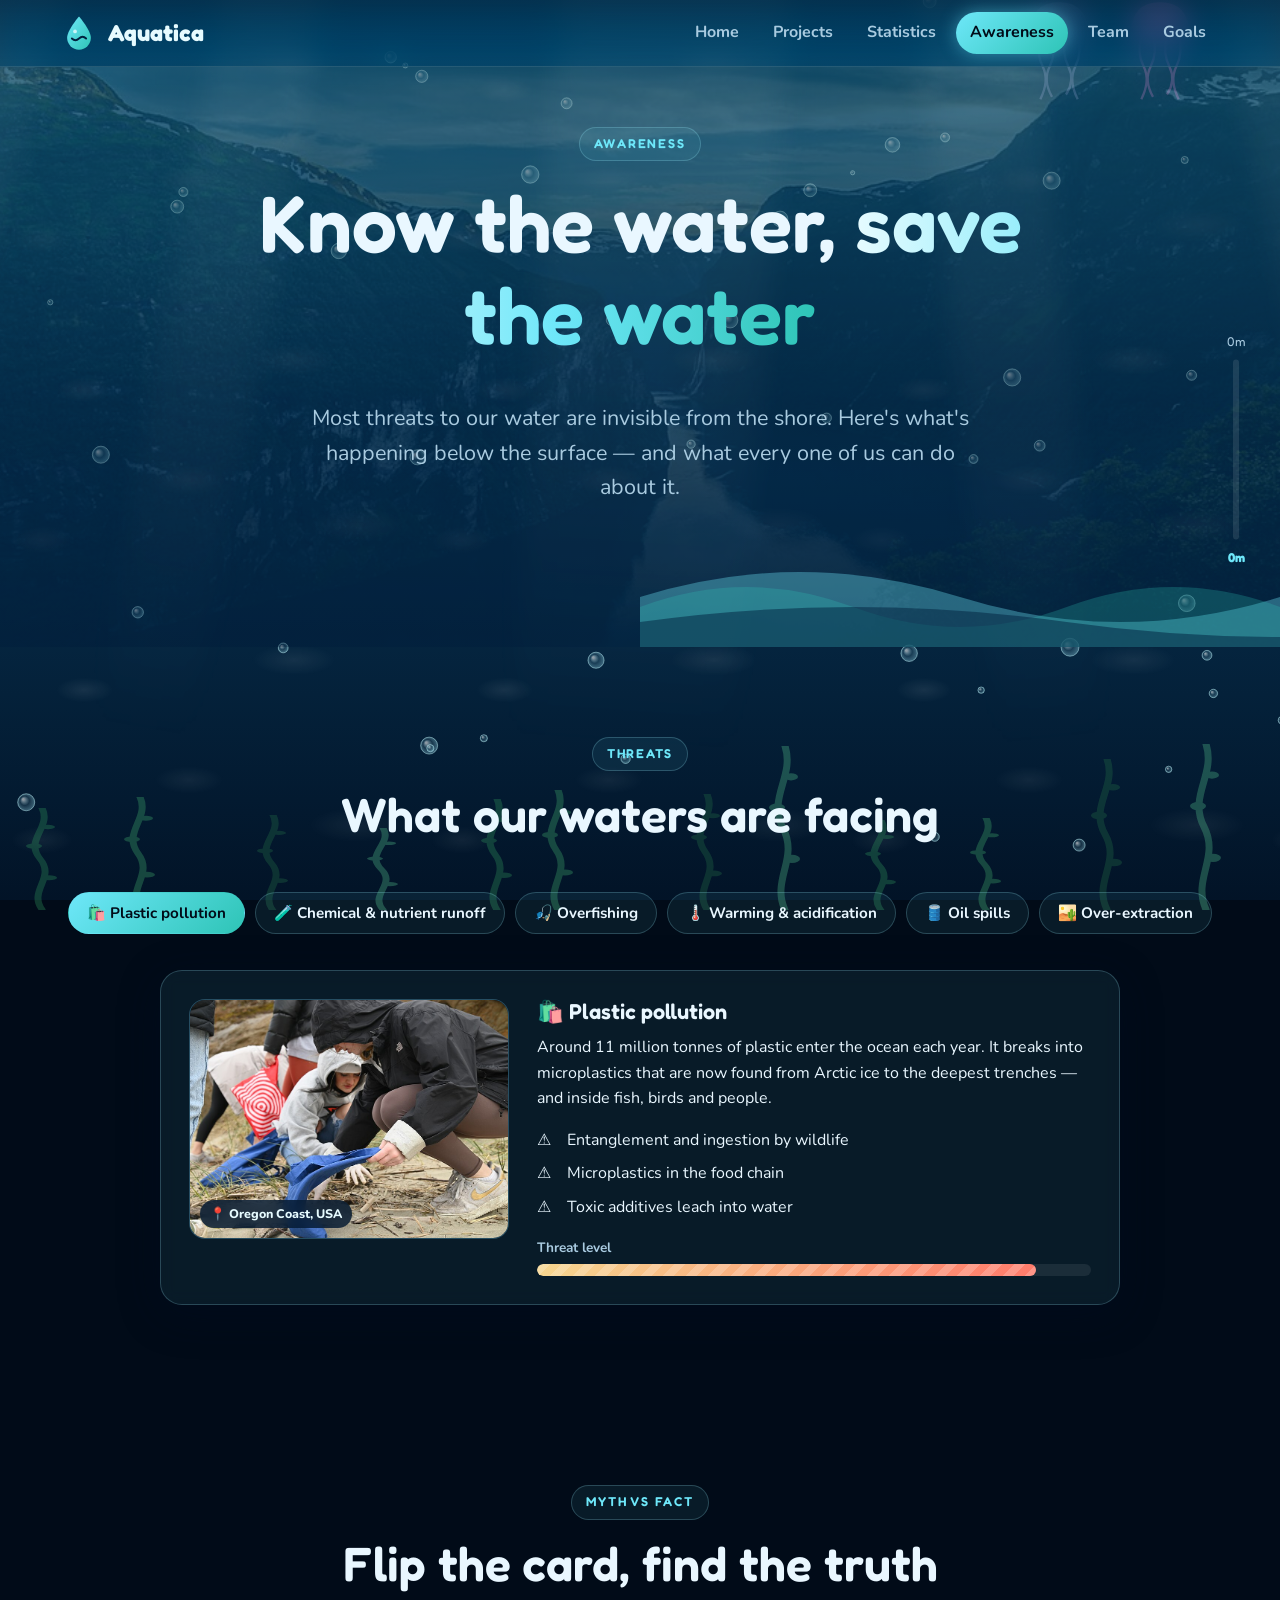
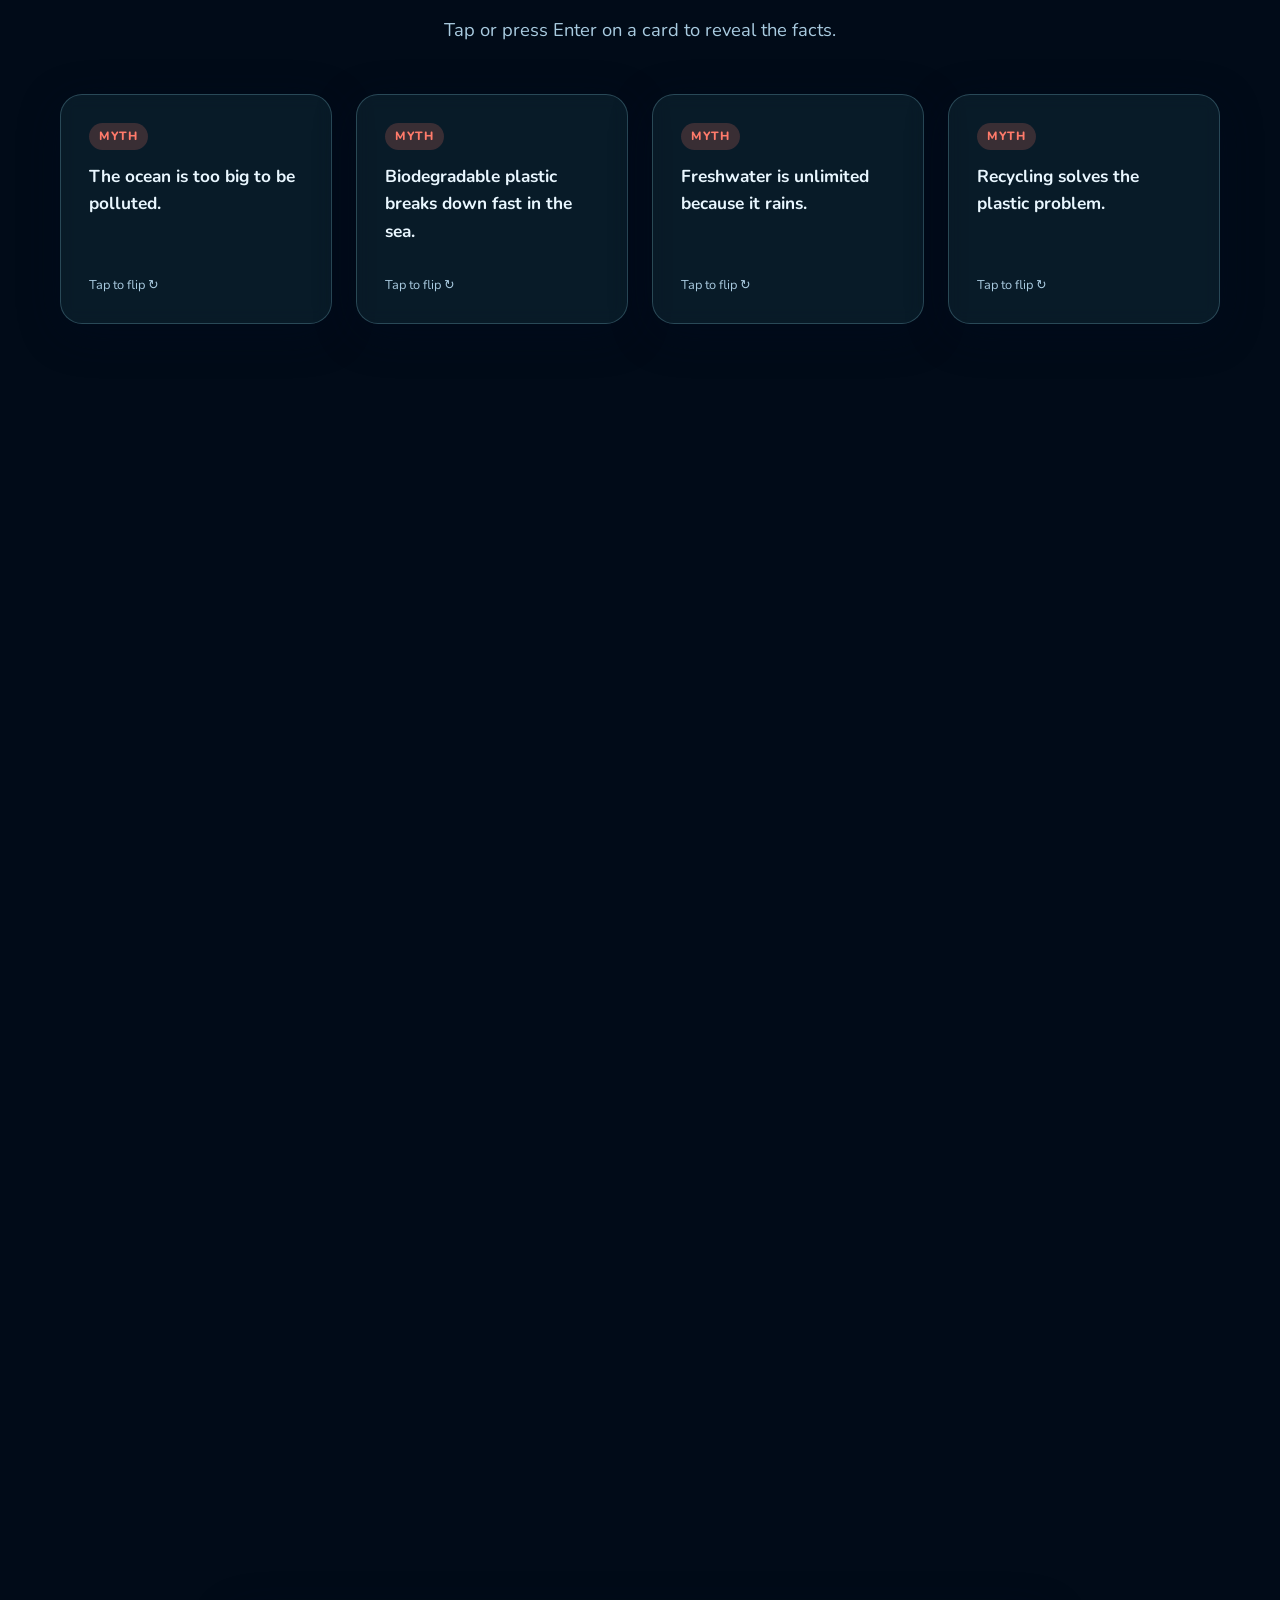
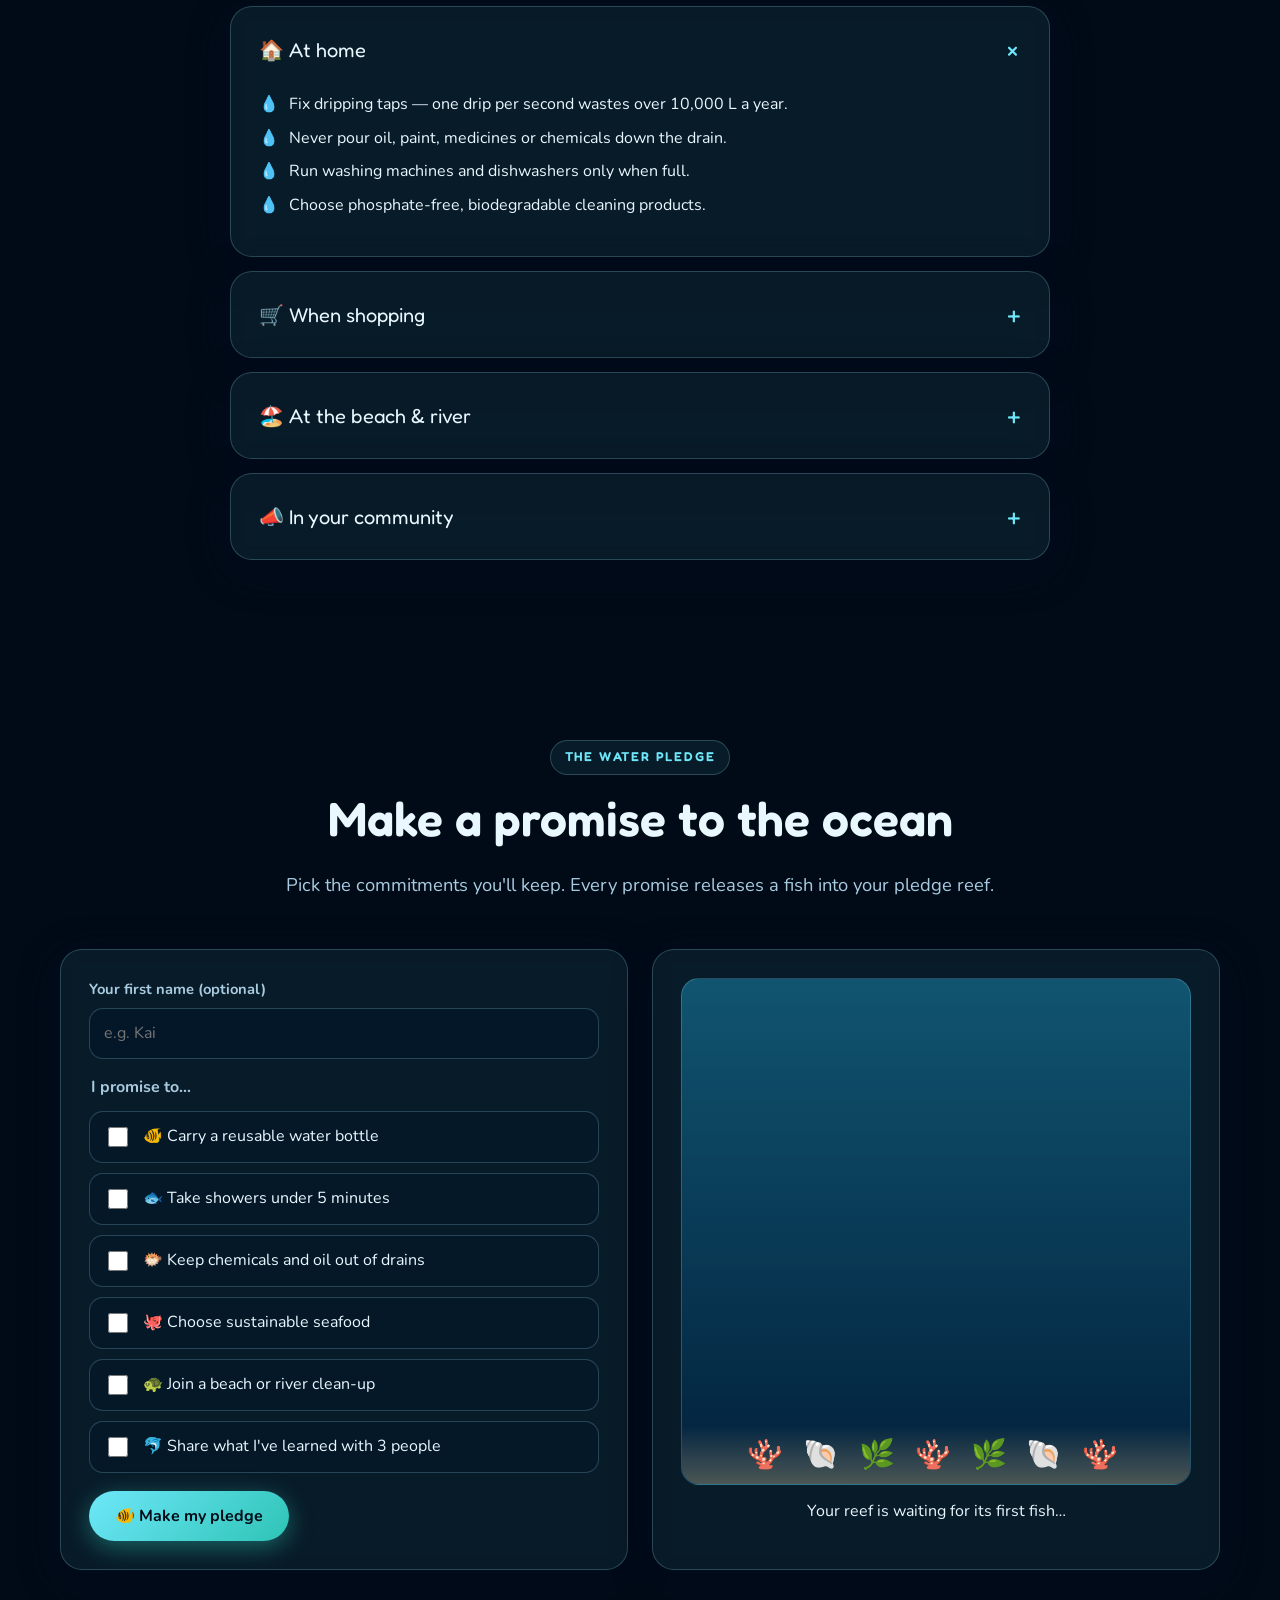
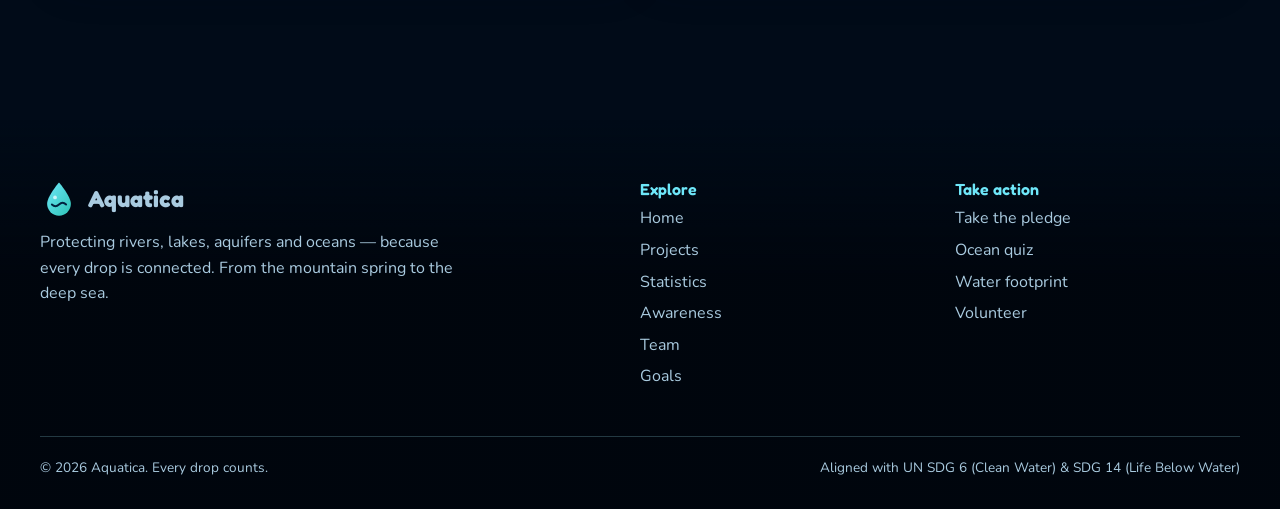
==== commit 8e966cb9: "Add real-world photography across all pages" ====
--- a/awareness.html
+++ b/awareness.html
@@ -21,6 +21,7 @@
 
   <main id="main">
     <section class="hero page-hero">
+      <div class="hero-photo" style="background-image:url('assets/images/world-norway.jpg')" aria-hidden="true"></div>
       <div class="hero-inner">
         <span class="eyebrow reveal">Awareness</span>
         <h1 class="reveal" style="--delay:.1s">Know the water, <span class="shimmer">save the water</span></h1>
--- a/css/style.css
+++ b/css/style.css
@@ -217,7 +217,17 @@
 .btn.coral { background: linear-gradient(135deg, #ffb199, var(--coral)); box-shadow: 0 6px 24px rgba(255, 123, 107, .4); }
 
 /* ---------- Hero ---------- */
-.hero { min-height: calc(100vh - 70px); display: grid; place-items: center; text-align: center; padding: 60px 20px 140px; position: relative; }
+.hero { min-height: calc(100vh - 70px); display: grid; place-items: center; text-align: center; padding: 60px 20px 140px; position: relative; overflow: hidden; }
+.hero-photo {
+  position: absolute; inset: 0; z-index: 0;
+  background-size: cover; background-position: center;
+  opacity: .38; filter: saturate(1.1) contrast(1.05);
+  transform: scale(1.03);
+}
+.hero-photo::after {
+  content: ""; position: absolute; inset: 0;
+  background: linear-gradient(180deg, rgba(1, 18, 36, .55) 0%, rgba(2, 34, 63, .65) 60%, rgba(2, 34, 63, .95) 100%);
+}
 .hero-inner { max-width: 900px; position: relative; z-index: 3; }
 .hero h1 .shimmer {
   background: linear-gradient(90deg, var(--foam) 0%, var(--aqua) 25%, var(--teal) 50%, var(--aqua) 75%, var(--foam) 100%);
--- a/css/pages.css
+++ b/css/pages.css
@@ -19,6 +19,17 @@
 .explore a:hover .more { transform: translateX(8px); }
 .quote { text-align: center; padding: 50px 30px; }
 .big-quote { font-family: var(--font-display); font-size: clamp(1.4rem, 3.5vw, 2.2rem); line-height: 1.35; color: var(--foam); max-width: 900px; margin: 0 auto 14px; }
+
+.world-card { padding: 0; display: flex; flex-direction: column; }
+.world-media { position: relative; aspect-ratio: 16 / 10; overflow: hidden; border-radius: calc(var(--radius) - 1px) calc(var(--radius) - 1px) 0 0; background: rgba(2, 34, 63, .6); }
+.world-media img { width: 100%; height: 100%; object-fit: cover; display: block; transition: transform .6s cubic-bezier(.2,.8,.2,1); }
+.world-card:hover .world-media img { transform: scale(1.06); }
+.world-media::after { content: ""; position: absolute; inset: 0; background: linear-gradient(180deg, transparent 45%, rgba(1, 14, 28, .85) 100%); pointer-events: none; }
+.world-loc { position: absolute; left: 14px; bottom: 12px; z-index: 2; font-size: .8rem; font-weight: 800; letter-spacing: .04em; color: var(--foam); background: rgba(2, 24, 48, .75); backdrop-filter: blur(6px); padding: 4px 10px; border-radius: 999px; border: 1px solid rgba(160, 240, 255, .25); }
+.world-body { padding: 20px 24px 24px; flex: 1; display: flex; flex-direction: column; }
+.world-body h3 { margin-bottom: 6px; }
+.world-body p { color: var(--text-dim); font-size: .95rem; margin-bottom: 12px; flex: 1; }
+.world-meta { font-size: .8rem; color: var(--aqua); font-weight: 700; letter-spacing: .04em; text-transform: uppercase; margin-bottom: 6px; }
 
 .bay { max-width: 1000px; margin: 0 auto; border-radius: var(--radius); overflow: hidden; border: 1px solid var(--glass-border); box-shadow: var(--shadow); }
 .bay-hud { display: flex; flex-wrap: wrap; align-items: center; gap: 16px 28px; justify-content: space-between; padding: 14px 20px; background: rgba(2, 30, 55, .8); font-weight: 700; }
@@ -51,6 +62,11 @@
 .journey-stop[aria-selected="true"] span { border-color: var(--aqua); box-shadow: 0 0 0 6px rgba(110,231,249,.18), 0 0 30px rgba(110,231,249,.5); }
 .journey-drop { position: absolute; top: 0; left: 0; font-size: 1.6rem; transform: translateX(-50%); transition: left .7s cubic-bezier(.5,-0.4,.4,1.4); animation: bob 2s ease-in-out infinite; }
 .journey-panel h3 { color: var(--aqua); }
+.journey-panel-grid { display: grid; grid-template-columns: 260px 1fr; gap: 24px; align-items: center; }
+.journey-photo { position: relative; aspect-ratio: 4 / 3; border-radius: 16px; overflow: hidden; border: 1px solid var(--glass-border); }
+.journey-photo img { width: 100%; height: 100%; object-fit: cover; display: block; }
+.journey-photo span { position: absolute; left: 10px; bottom: 10px; font-size: .75rem; font-weight: 800; color: var(--foam); background: rgba(2,24,48,.78); padding: 3px 9px; border-radius: 999px; }
+@media (max-width: 700px) { .journey-panel-grid { grid-template-columns: 1fr; } }
 .fact-row { display: flex; flex-wrap: wrap; gap: 8px; }
 @media (max-width: 560px) {
   .journey-stop { font-size: .75rem; }
@@ -61,14 +77,19 @@
 .search-row { max-width: 460px; margin: -14px auto 30px; }
 .search-row input { border-radius: 999px; padding-left: 20px; }
 .empty { text-align: center; color: var(--text-dim); font-size: 1.1rem; }
-.project { display: flex; flex-direction: column; }
-.project > p:not(.place) { color: var(--text-dim); flex: 1; }
-.project-top { display: flex; justify-content: space-between; align-items: center; margin-bottom: 12px; }
-.project-icon { font-size: 2.6rem; transition: transform .4s; }
-.project:hover .project-icon { transform: rotate(-10deg) scale(1.15); }
+.project { display: flex; flex-direction: column; padding: 0; }
+.project-media { position: relative; aspect-ratio: 16 / 10; overflow: hidden; border-radius: calc(var(--radius) - 1px) calc(var(--radius) - 1px) 0 0; background: rgba(2,34,63,.6); }
+.project-media img { width: 100%; height: 100%; object-fit: cover; display: block; transition: transform .6s cubic-bezier(.2,.8,.2,1); }
+.project:hover .project-media img { transform: scale(1.06); }
+.project-media::after { content: ""; position: absolute; inset: 0; background: linear-gradient(180deg, rgba(1,14,28,.25) 0%, transparent 45%, rgba(1,14,28,.7) 100%); pointer-events: none; }
+.project-media .tag { position: absolute; top: 12px; right: 12px; z-index: 2; backdrop-filter: blur(8px); background: rgba(2,24,48,.78); }
+.project-media .project-badge { position: absolute; left: 12px; bottom: 10px; z-index: 2; font-size: 1.5rem; line-height: 1; filter: drop-shadow(0 2px 6px rgba(0,0,0,.6)); }
+.project-body { padding: 22px 24px 24px; display: flex; flex-direction: column; flex: 1; }
+.project-body > p:not(.place) { color: var(--text-dim); flex: 1; }
 .place { color: var(--sand); font-size: .9rem; font-weight: 700; margin-bottom: 10px; }
 .progress-meta { display: flex; justify-content: space-between; gap: 10px; font-size: .82rem; color: var(--text-dim); margin: 8px 0 16px; flex-wrap: wrap; }
 .project .btn { align-self: flex-start; }
+.modal-photo { width: 100%; aspect-ratio: 16 / 9; object-fit: cover; border-radius: 14px; margin-bottom: 16px; border: 1px solid var(--glass-border); display: block; }
 .impact-calc { margin-top: 20px; padding: 18px; border-radius: 16px; background: rgba(110,231,249,.08); border: 1px dashed var(--glass-border); }
 .impact-calc output { color: var(--aqua); font-weight: 800; }
 .impact-out { margin: 10px 0 0; font-size: 1.1rem; }
@@ -124,10 +145,12 @@
 .calc-tip { background: rgba(246,214,143,.12); border-radius: 14px; padding: 10px 14px; color: var(--sand); }
 
 /* ---------- Awareness ---------- */
-.threat-panel { max-width: 900px; margin: 0 auto; }
-.threat-body { display: grid; grid-template-columns: auto 1fr; gap: 24px; align-items: start; }
-.threat-icon { font-size: 4.5rem; animation: bob 3s ease-in-out infinite; }
-@media (max-width: 600px) { .threat-body { grid-template-columns: 1fr; } .threat-icon { font-size: 3.2rem; } }
+.threat-panel { max-width: 960px; margin: 0 auto; }
+.threat-body { display: grid; grid-template-columns: 320px 1fr; gap: 28px; align-items: start; }
+.threat-media { position: relative; border-radius: 16px; overflow: hidden; border: 1px solid var(--glass-border); aspect-ratio: 4 / 3; background: rgba(2,34,63,.6); }
+.threat-media img { width: 100%; height: 100%; object-fit: cover; display: block; }
+.threat-caption { position: absolute; left: 10px; bottom: 10px; font-size: .78rem; font-weight: 800; color: var(--foam); background: rgba(2,24,48,.82); backdrop-filter: blur(6px); padding: 4px 10px; border-radius: 999px; }
+@media (max-width: 720px) { .threat-body { grid-template-columns: 1fr; } }
 .severity { display: grid; gap: 6px; font-size: .85rem; color: var(--text-dim); font-weight: 700; }
 .progress .danger { display: block; height: 100%; border-radius: inherit; background: linear-gradient(90deg, var(--sand), var(--coral)); transition: width 1.2s cubic-bezier(.2,.8,.2,1); }
 
@@ -189,11 +212,12 @@
 /* ---------- Team ---------- */
 .member { text-align: center; outline: none; }
 .member-avatar { position: relative; width: 120px; margin: 0 auto 16px; }
-.avatar { width: 120px; height: 120px; display: block; transition: transform .5s cubic-bezier(.2,.8,.2,1); filter: drop-shadow(0 8px 20px rgba(0,0,0,.35)); }
+.avatar { width: 120px; height: 120px; display: block; border-radius: 50%; object-fit: cover; object-position: center top; border: 3px solid rgba(110, 231, 249, .45); transition: transform .5s cubic-bezier(.2,.8,.2,1); filter: drop-shadow(0 8px 20px rgba(0,0,0,.35)); }
 .spirit { position: absolute; right: -6px; bottom: -4px; font-size: 2.2rem; width: 54px; height: 54px; display: grid; place-items: center; border-radius: 50%; background: rgba(2,34,63,.95); border: 2px solid var(--glass-border); transition: transform .5s cubic-bezier(.3,1.6,.5,1); }
 .member:hover .avatar, .member:focus .avatar { transform: scale(.9) translateY(-4px); }
 .member:hover .spirit, .member:focus .spirit { transform: translate(-34px, -38px) scale(1.5) rotate(-12deg); }
-.member .role { color: var(--aqua); font-weight: 800; margin-bottom: 8px; }
+.member .role { color: var(--aqua); font-weight: 800; margin-bottom: 4px; }
+.member .location { color: var(--sand); font-size: .82rem; font-weight: 700; margin-bottom: 10px; }
 .member .bio { color: var(--text-dim); font-size: .95rem; }
 .spirit-label { font-size: .82rem; color: var(--sand); opacity: 0; transform: translateY(8px); transition: opacity .3s, transform .3s; margin: 0; }
 .member:hover .spirit-label, .member:focus .spirit-label { opacity: 1; transform: none; }
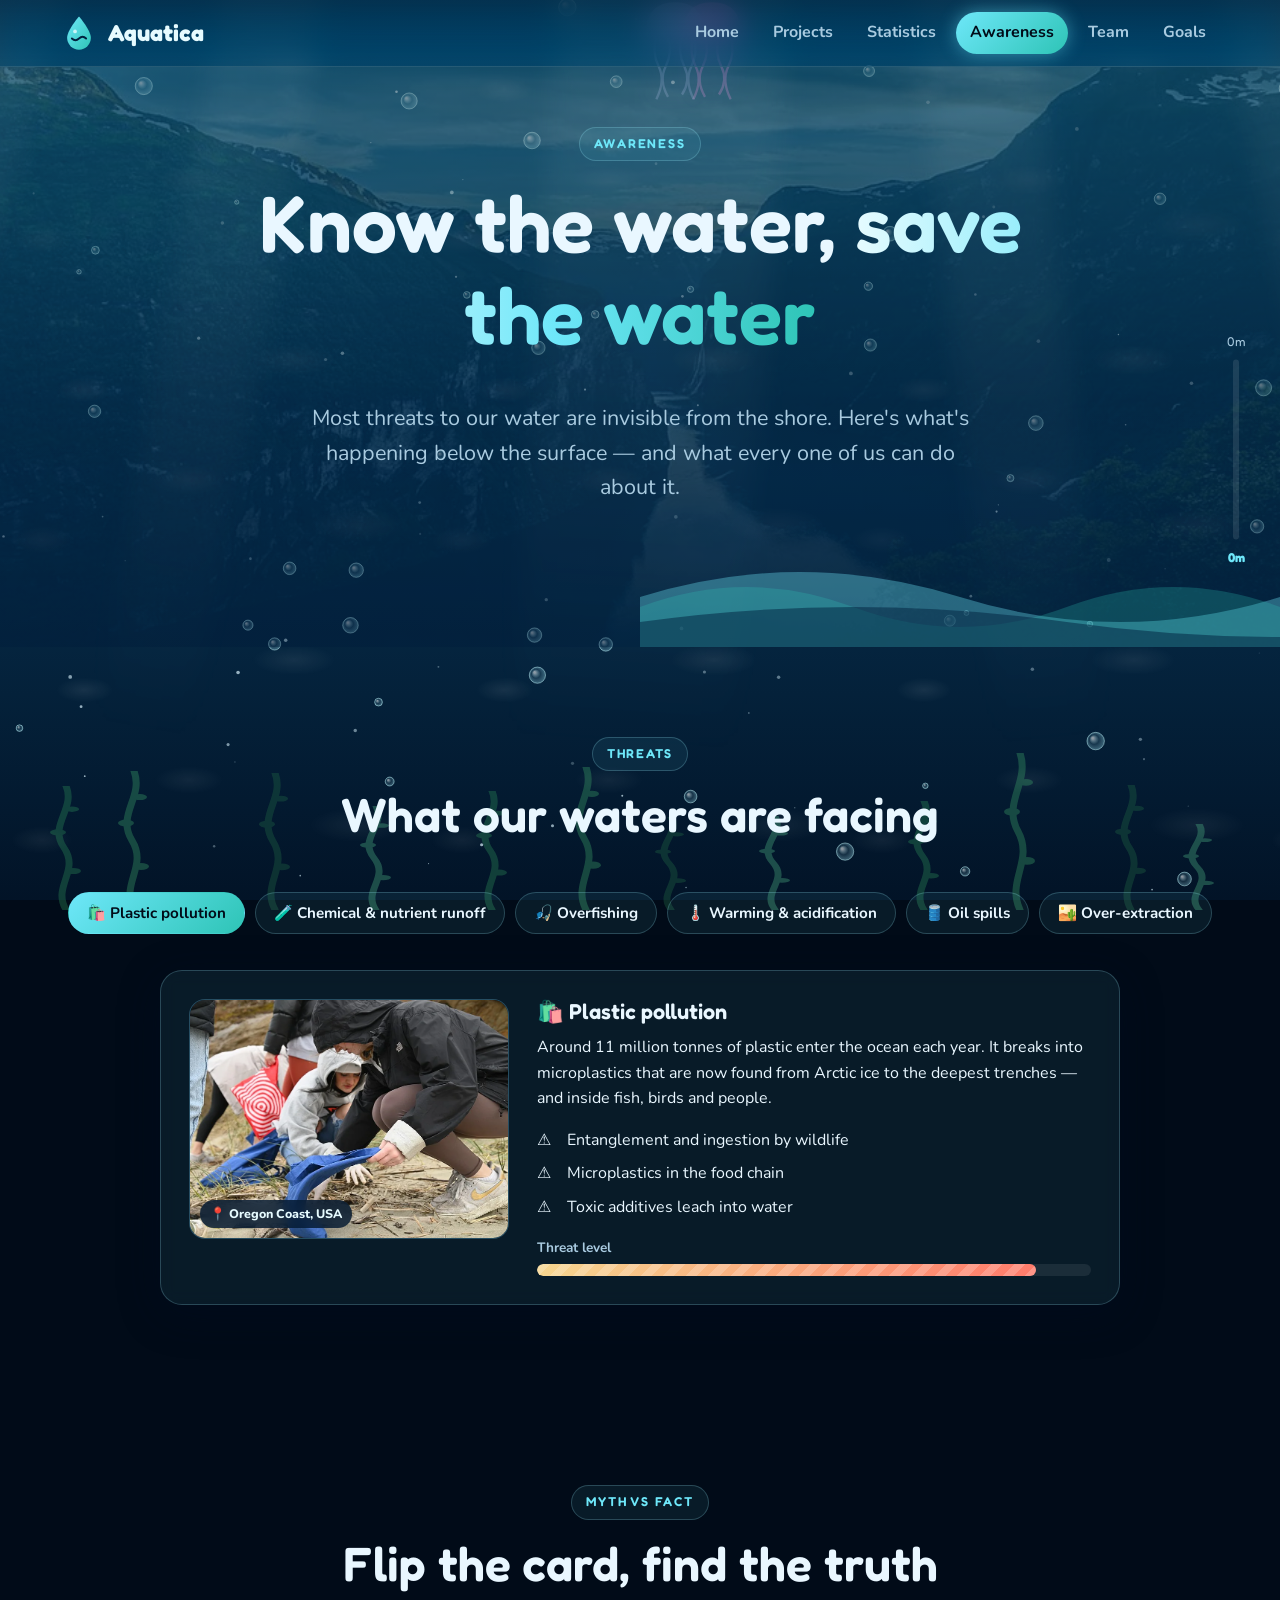
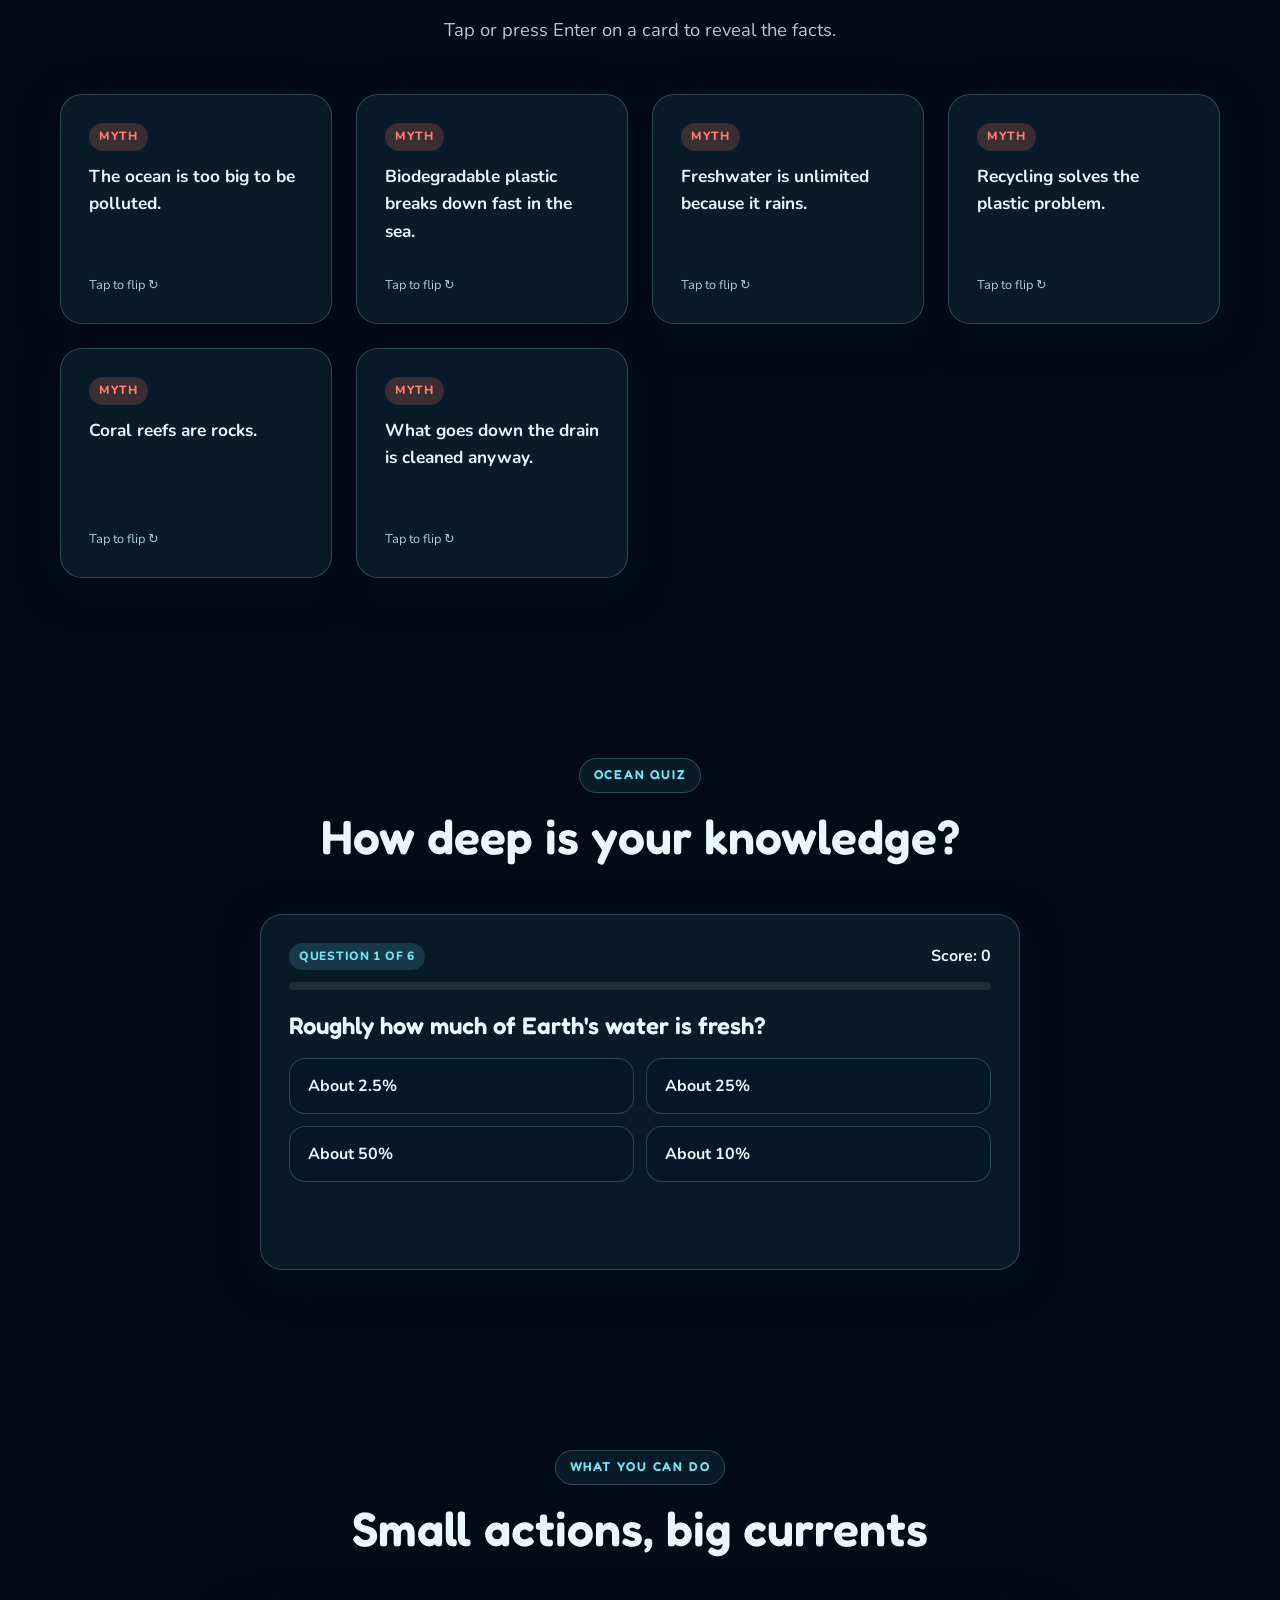
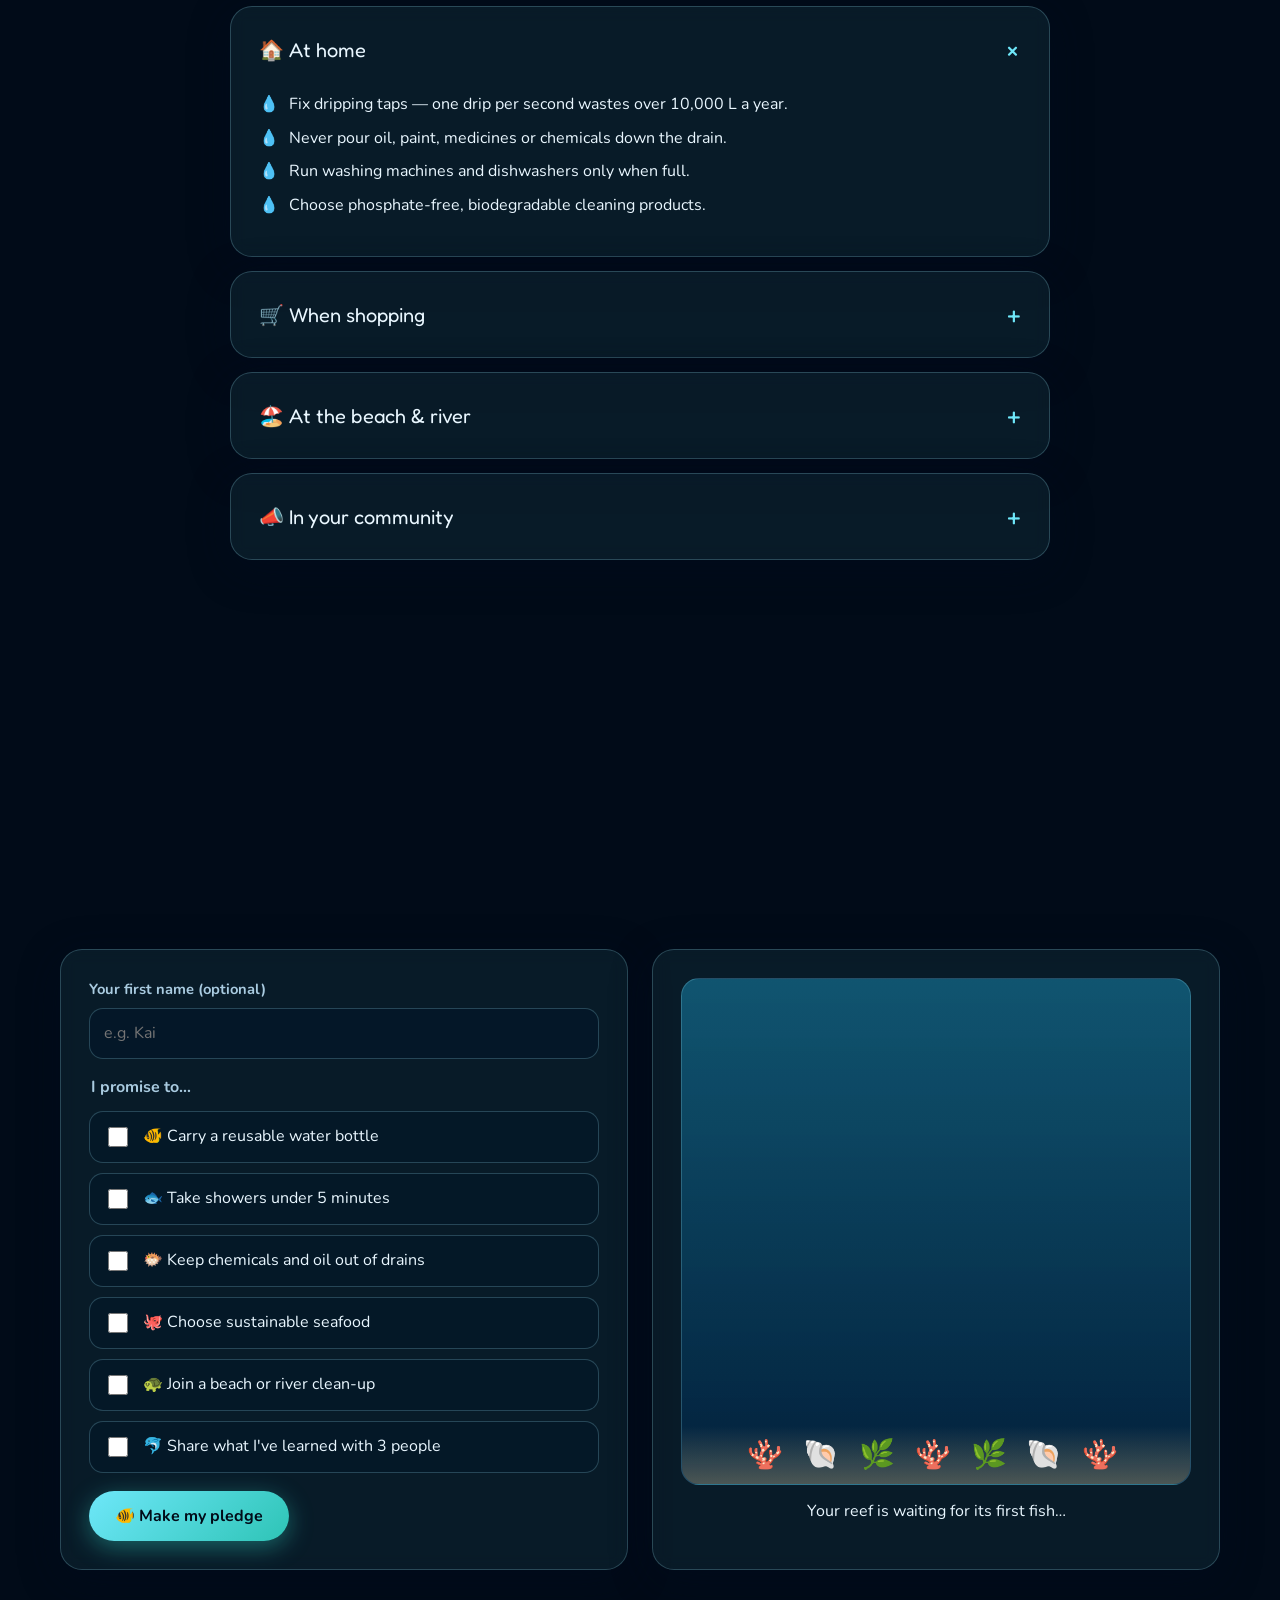
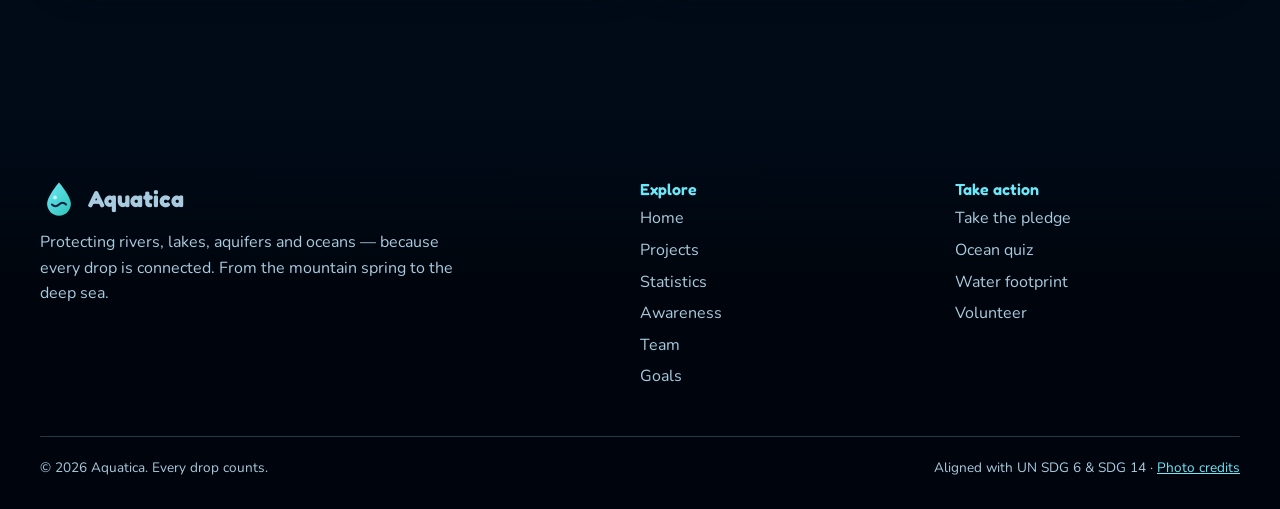
==== commit 619ff87e: "Optimize WebP images, add world map, live marine telemetry, support pledges, and SEO tags" ====
--- a/awareness.html
+++ b/awareness.html
@@ -5,6 +5,18 @@
   <meta name="viewport" content="width=device-width, initial-scale=1">
   <title>Awareness — Aquatica</title>
   <meta name="description" content="Learn about the threats facing our water and oceans, bust common myths, test yourself and take the water pledge.">
+  <link rel="canonical" href="https://aquatica.rakkora.org/awareness.html">
+  <link rel="preload" as="image" href="assets/images/world-norway.webp">
+  <meta property="og:type" content="website">
+  <meta property="og:site_name" content="Aquatica">
+  <meta property="og:title" content="Awareness — Aquatica">
+  <meta property="og:description" content="Learn about the threats facing our water and oceans, bust common myths, test yourself and take the water pledge.">
+  <meta property="og:url" content="https://aquatica.rakkora.org/awareness.html">
+  <meta property="og:image" content="https://aquatica.rakkora.org/assets/images/world-norway.webp">
+  <meta name="twitter:card" content="summary_large_image">
+  <meta name="twitter:title" content="Awareness — Aquatica">
+  <meta name="twitter:description" content="Learn about the threats facing our water and oceans, bust common myths, test yourself and take the water pledge.">
+  <meta name="twitter:image" content="https://aquatica.rakkora.org/assets/images/world-norway.webp">
   <link rel="icon" href="assets/favicon.svg" type="image/svg+xml">
   <link rel="preconnect" href="https://fonts.googleapis.com">
   <link rel="preconnect" href="https://fonts.gstatic.com" crossorigin>
@@ -21,7 +33,7 @@
 
   <main id="main">
     <section class="hero page-hero">
-      <div class="hero-photo" style="background-image:url('assets/images/world-norway.jpg')" aria-hidden="true"></div>
+      <div class="hero-photo" style="background-image:url('assets/images/world-norway.webp')" aria-hidden="true"></div>
       <div class="hero-inner">
         <span class="eyebrow reveal">Awareness</span>
         <h1 class="reveal" style="--delay:.1s">Know the water, <span class="shimmer">save the water</span></h1>
--- a/css/pages.css
+++ b/css/pages.css
@@ -265,3 +265,33 @@
 .sdg6 .sdg-num { background: #26bde2; }
 .sdg14 .sdg-num { background: #0a97d9; }
 .cta-band { margin-top: 40px; text-align: center; background: linear-gradient(135deg, rgba(46,196,182,.25), rgba(31,111,184,.3)); }
+
+/* ---------- World Map & Telemetry ---------- */
+.map-card { display: grid; grid-template-columns: 1.6fr 1fr; gap: 24px; align-items: center; }
+@media (max-width: 860px) { .map-card { grid-template-columns: 1fr; } }
+.world-map-wrap { position: relative; border-radius: 16px; overflow: hidden; background: radial-gradient(circle at 50% 45%, rgba(10, 106, 161, .35), rgba(1, 14, 28, .85)); border: 1px solid var(--glass-border); }
+.world-map-svg { display: block; width: 100%; height: auto; }
+.map-land { fill: rgba(46, 196, 182, .18); stroke: rgba(110, 231, 249, .32); stroke-width: 1; }
+.map-grid-line { stroke: rgba(160, 240, 255, .07); stroke-width: 1; }
+.map-pin { cursor: pointer; outline: none; }
+.map-pin .pin-pulse { fill: rgba(110, 231, 249, .28); transform-box: fill-box; transform-origin: center; animation: pin-pulse 2.4s ease-out infinite; }
+.map-pin .pin-dot { fill: var(--aqua); stroke: var(--abyss); stroke-width: 2; transition: transform .2s, fill .2s; transform-box: fill-box; transform-origin: center; }
+.map-pin:hover .pin-dot, .map-pin:focus .pin-dot, .map-pin.active .pin-dot { fill: var(--sand); transform: scale(1.35); }
+.map-pin.active .pin-pulse { fill: rgba(246, 214, 143, .38); }
+@keyframes pin-pulse { 0% { transform: scale(.8); opacity: .9; } 100% { transform: scale(2.4); opacity: 0; } }
+.map-preview-img { width: 100%; aspect-ratio: 16 / 9; object-fit: cover; border-radius: 14px; margin-bottom: 14px; border: 1px solid var(--glass-border); display: block; }
+.map-preview h3 { margin-bottom: 4px; }
+.map-preview p { color: var(--text-dim); font-size: .95rem; }
+
+.telemetry-card { display: flex; flex-direction: column; gap: 8px; }
+.telemetry-head { display: flex; justify-content: space-between; align-items: center; gap: 8px; }
+.telemetry-status { font-size: .75rem; font-weight: 800; text-transform: uppercase; letter-spacing: .06em; padding: 3px 9px; border-radius: 999px; background: rgba(46, 196, 182, .2); color: var(--teal); }
+.telemetry-metrics { display: grid; grid-template-columns: repeat(2, 1fr); gap: 10px; margin-top: 8px; }
+.telemetry-metric { background: rgba(0, 20, 40, .45); border: 1px solid var(--glass-border); border-radius: 12px; padding: 10px 12px; }
+.telemetry-metric span { display: block; font-size: .78rem; color: var(--text-dim); }
+.telemetry-metric strong { font-family: var(--font-display); font-size: 1.35rem; color: var(--aqua); }
+
+.receipt-card { text-align: left; background: rgba(46, 196, 182, .1); border: 1px solid rgba(46, 196, 182, .35); border-radius: 16px; padding: 16px; margin: 16px 0; font-size: .92rem; }
+.receipt-card div { display: flex; justify-content: space-between; gap: 12px; padding: 4px 0; border-bottom: 1px solid rgba(255,255,255,.06); }
+.receipt-card div:last-child { border-bottom: 0; }
+
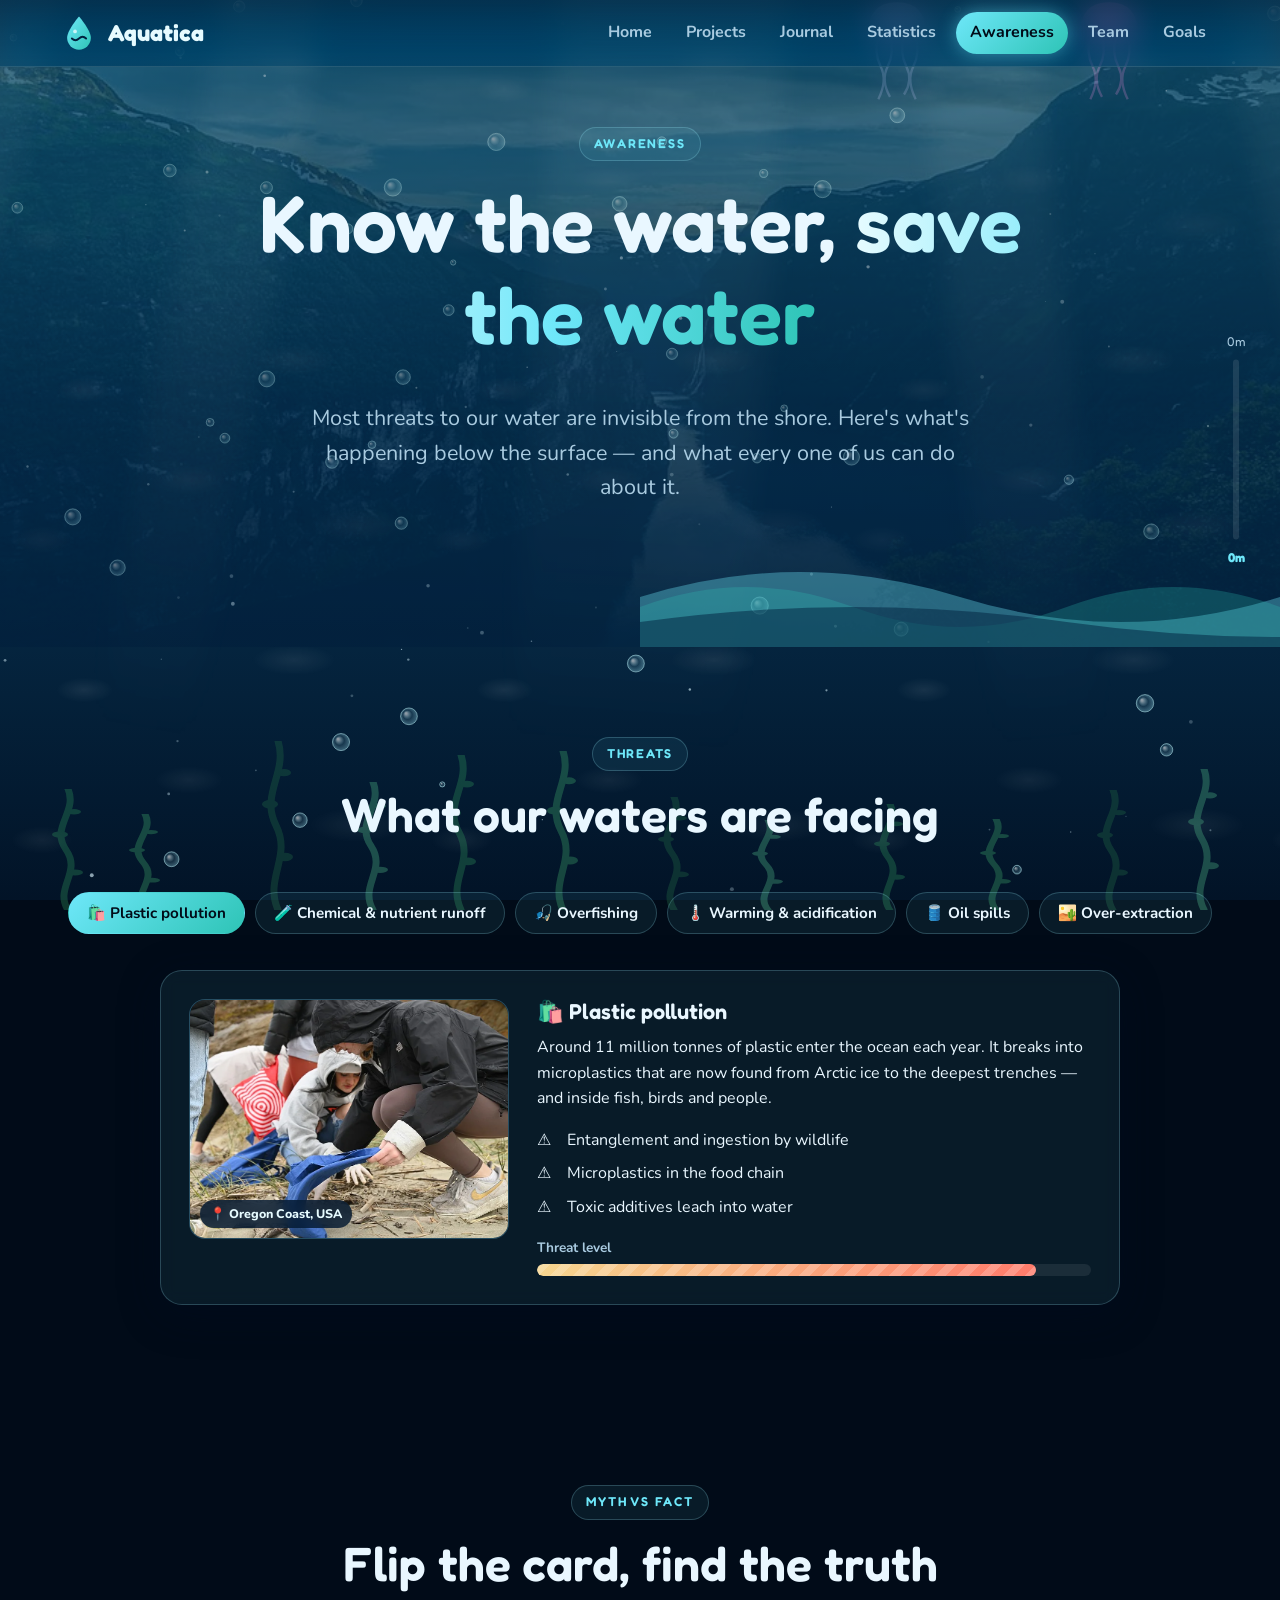
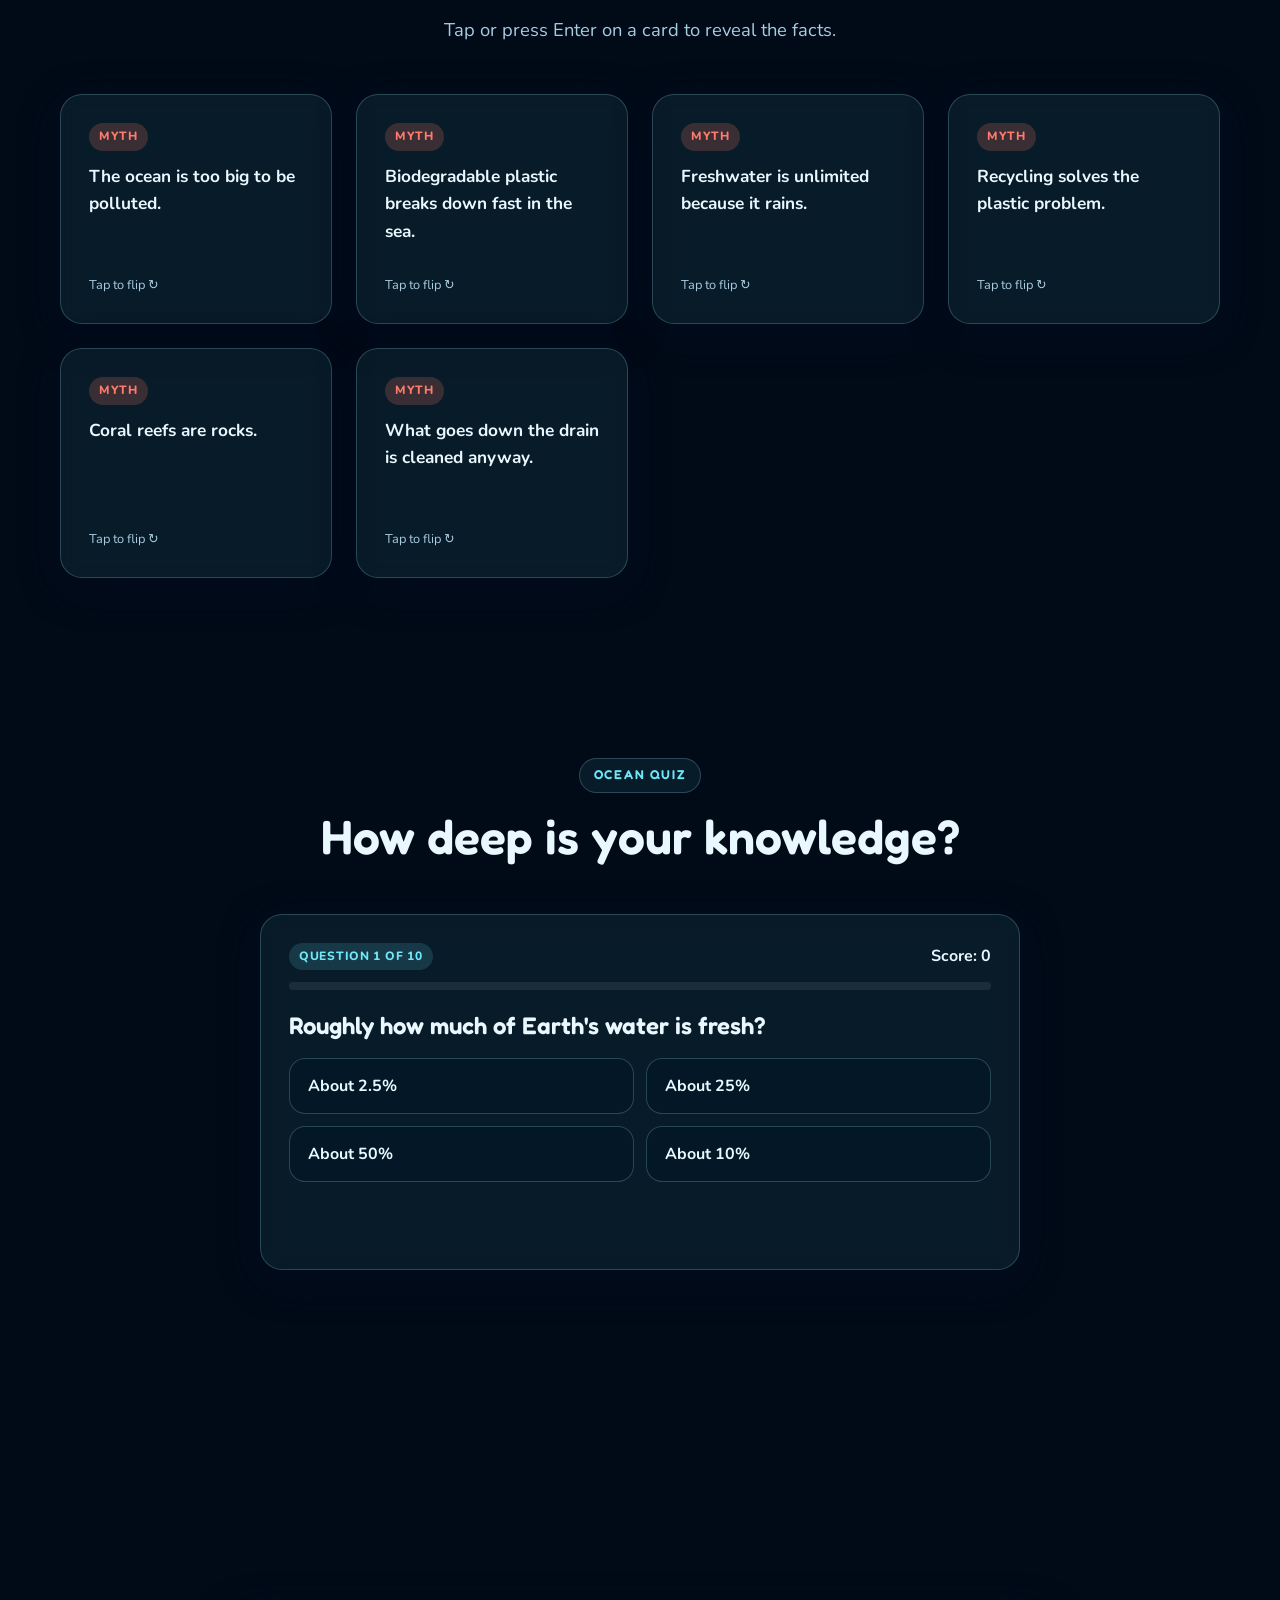
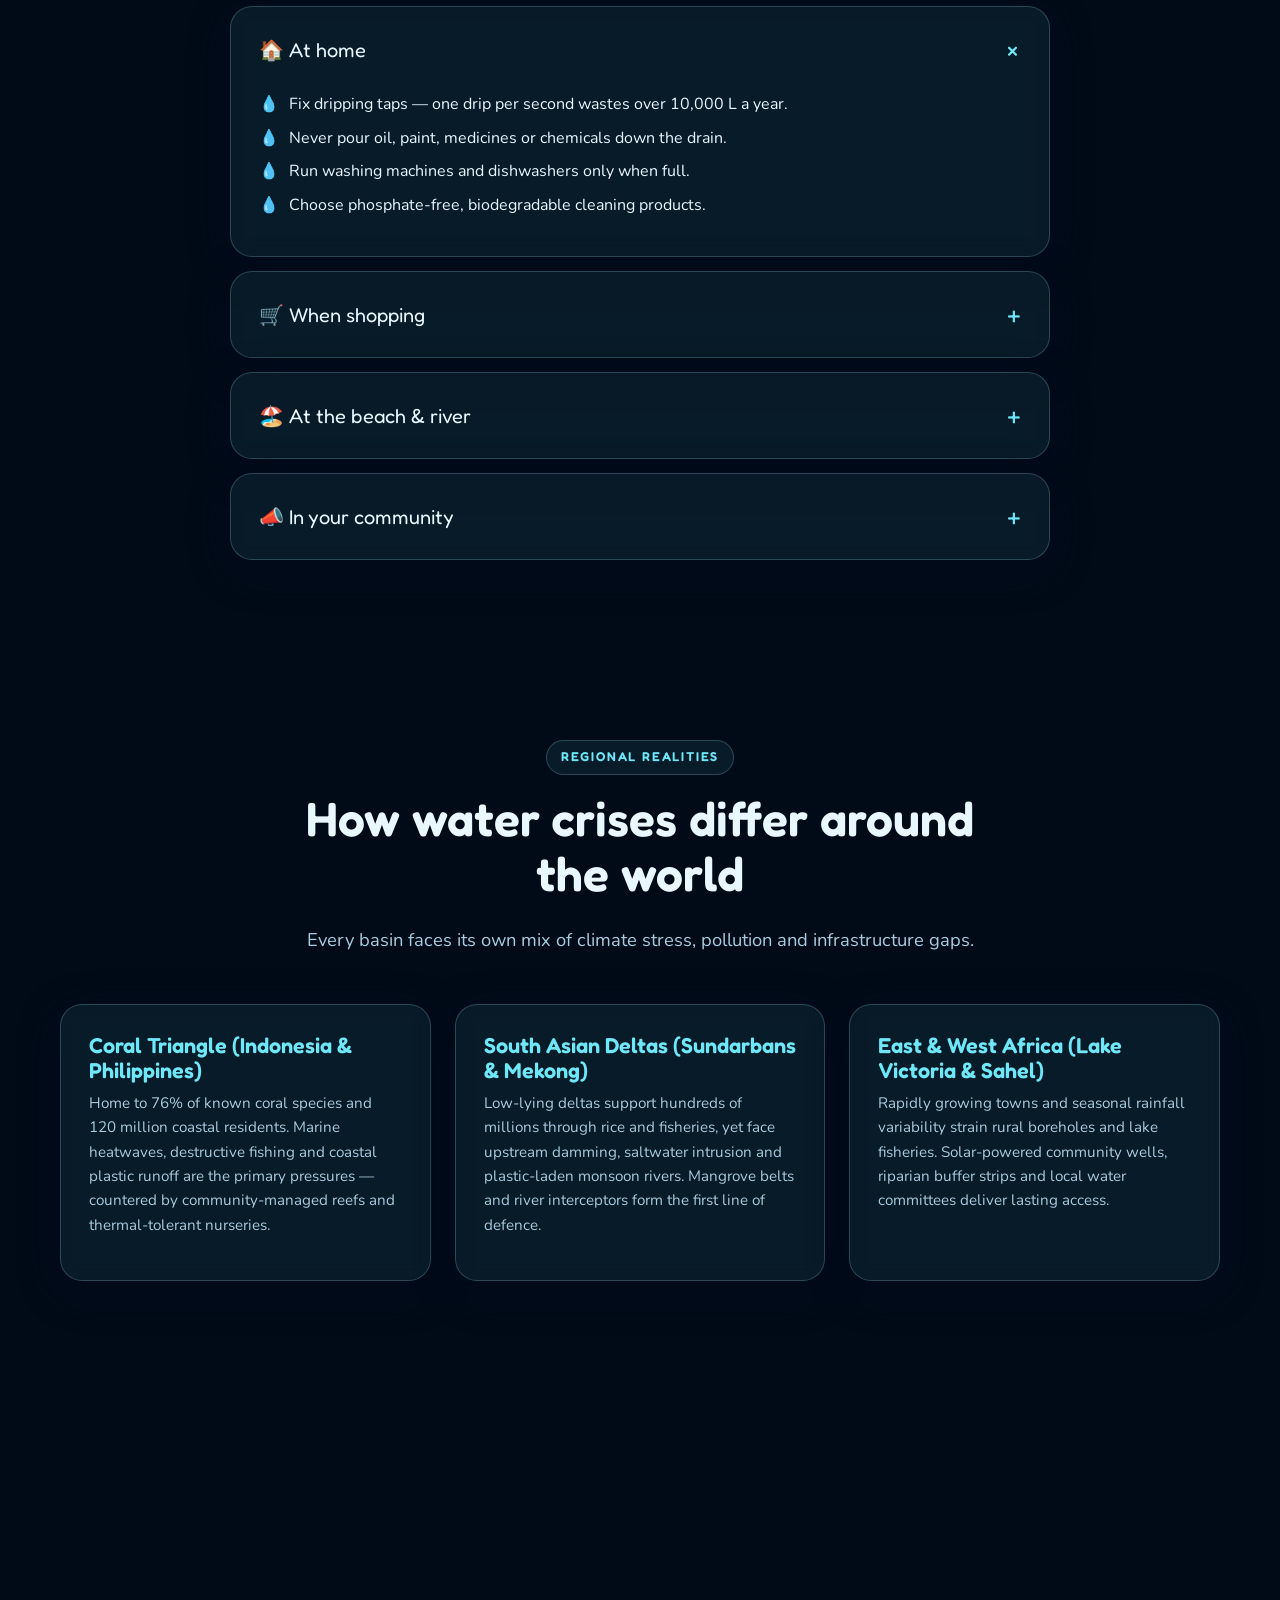
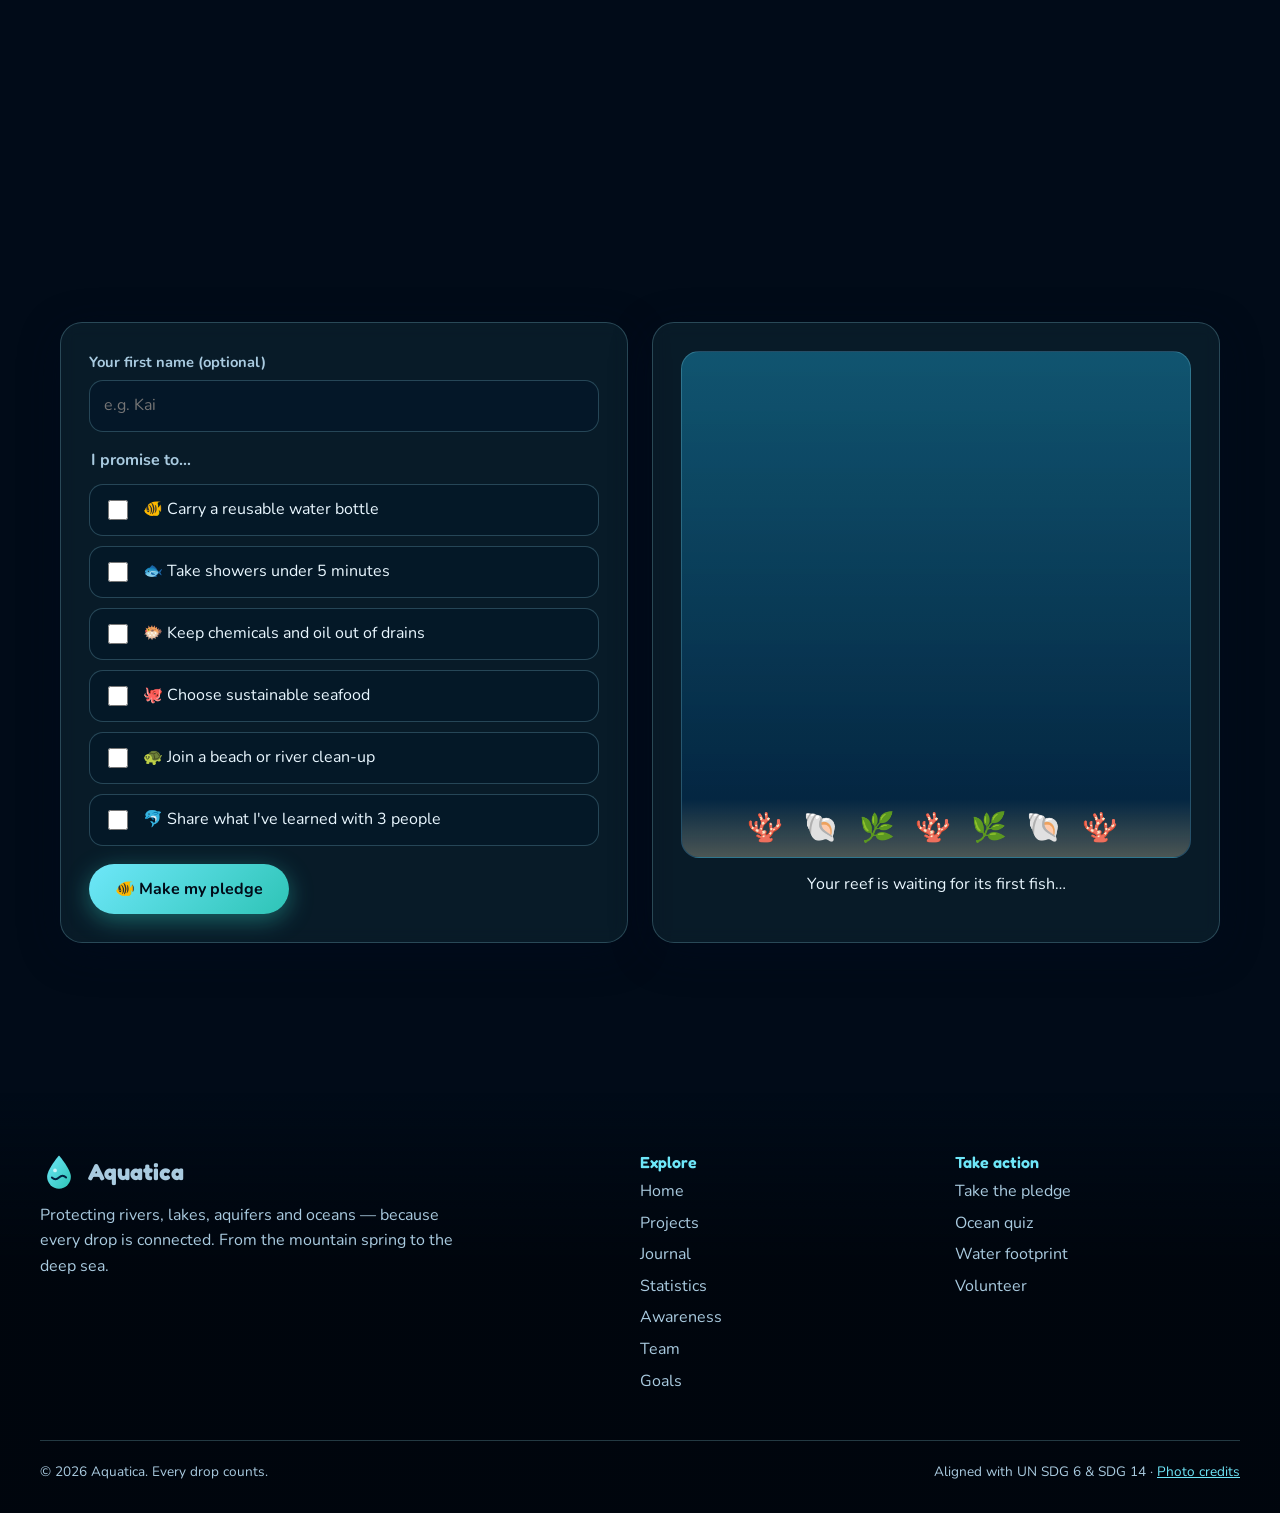
==== commit eb135907: "Add Journal page with 9 field dispatches, regional briefings, and expanded quiz" ====
--- a/awareness.html
+++ b/awareness.html
@@ -101,6 +101,32 @@
       </div>
     </section>
 
+    <section class="section" id="regional-briefings">
+      <div class="section-head reveal">
+        <span class="eyebrow">Regional realities</span>
+        <h2>How water crises differ around the world</h2>
+        <p class="lead">Every basin faces its own mix of climate stress, pollution and infrastructure gaps.</p>
+      </div>
+      <div class="grid grid-2">
+        <article class="card float briefing-card reveal">
+          <h3>Coral Triangle (Indonesia &amp; Philippines)</h3>
+          <p>Home to 76% of known coral species and 120 million coastal residents. Marine heatwaves, destructive fishing and coastal plastic runoff are the primary pressures — countered by community-managed reefs and thermal-tolerant nurseries.</p>
+        </article>
+        <article class="card float briefing-card reveal" style="--delay:.08s">
+          <h3>South Asian Deltas (Sundarbans &amp; Mekong)</h3>
+          <p>Low-lying deltas support hundreds of millions through rice and fisheries, yet face upstream damming, saltwater intrusion and plastic-laden monsoon rivers. Mangrove belts and river interceptors form the first line of defence.</p>
+        </article>
+        <article class="card float briefing-card reveal">
+          <h3>East &amp; West Africa (Lake Victoria &amp; Sahel)</h3>
+          <p>Rapidly growing towns and seasonal rainfall variability strain rural boreholes and lake fisheries. Solar-powered community wells, riparian buffer strips and local water committees deliver lasting access.</p>
+        </article>
+        <article class="card float briefing-card reveal" style="--delay:.08s">
+          <h3>Andean &amp; Alpine Headwaters</h3>
+          <p>Retreating mountain glaciers alter seasonal river flows for downstream cities and farms. Protecting high-altitude wetlands (páramos and peatlands) acts as a natural sponge that regulates water year-round.</p>
+        </article>
+      </div>
+    </section>
+
     <section class="section" id="pledge">
       <div class="section-head reveal">
         <span class="eyebrow">The water pledge</span>
--- a/css/pages.css
+++ b/css/pages.css
@@ -269,16 +269,18 @@
 /* ---------- World Map & Telemetry ---------- */
 .map-card { display: grid; grid-template-columns: 1.6fr 1fr; gap: 24px; align-items: center; }
 @media (max-width: 860px) { .map-card { grid-template-columns: 1fr; } }
-.world-map-wrap { position: relative; border-radius: 16px; overflow: hidden; background: radial-gradient(circle at 50% 45%, rgba(10, 106, 161, .35), rgba(1, 14, 28, .85)); border: 1px solid var(--glass-border); }
-.world-map-svg { display: block; width: 100%; height: auto; }
-.map-land { fill: rgba(46, 196, 182, .18); stroke: rgba(110, 231, 249, .32); stroke-width: 1; }
-.map-grid-line { stroke: rgba(160, 240, 255, .07); stroke-width: 1; }
-.map-pin { cursor: pointer; outline: none; }
-.map-pin .pin-pulse { fill: rgba(110, 231, 249, .28); transform-box: fill-box; transform-origin: center; animation: pin-pulse 2.4s ease-out infinite; }
-.map-pin .pin-dot { fill: var(--aqua); stroke: var(--abyss); stroke-width: 2; transition: transform .2s, fill .2s; transform-box: fill-box; transform-origin: center; }
-.map-pin:hover .pin-dot, .map-pin:focus .pin-dot, .map-pin.active .pin-dot { fill: var(--sand); transform: scale(1.35); }
-.map-pin.active .pin-pulse { fill: rgba(246, 214, 143, .38); }
-@keyframes pin-pulse { 0% { transform: scale(.8); opacity: .9; } 100% { transform: scale(2.4); opacity: 0; } }
+.world-map-wrap { position: relative; height: 440px; border-radius: 16px; overflow: hidden; background: #04192e; border: 1px solid var(--glass-border); z-index: 1; }
+@media (max-width: 600px) { .world-map-wrap { height: 340px; } }
+.leaflet-container { font-family: var(--font-body); background: #04192e; }
+.leaflet-control-layers, .leaflet-bar a { background: rgba(2, 24, 48, .88) !important; color: var(--foam) !important; border-color: var(--glass-border) !important; backdrop-filter: blur(8px); }
+.leaflet-control-layers-expanded { padding: 8px 12px; }
+.leaflet-aquatica-pin { background: none; border: 0; }
+.aq-pin { position: relative; width: 32px; height: 32px; display: grid; place-items: center; cursor: pointer; }
+.aq-pin::before { content: ""; position: absolute; inset: 0; border-radius: 50%; background: rgba(110, 231, 249, .35); animation: pin-pulse 2.2s ease-out infinite; }
+.aq-pin-core { position: relative; z-index: 2; width: 26px; height: 26px; border-radius: 50%; display: grid; place-items: center; font-size: 13px; background: rgba(2, 30, 55, .95); border: 2px solid var(--aqua); box-shadow: 0 2px 10px rgba(0,0,0,.5); transition: transform .2s, border-color .2s; }
+.aq-pin:hover .aq-pin-core, .aq-pin.active .aq-pin-core { transform: scale(1.22); border-color: var(--sand); background: #063a63; }
+.aq-pin.active::before { background: rgba(246, 214, 143, .45); }
+@keyframes pin-pulse { 0% { transform: scale(.8); opacity: .9; } 100% { transform: scale(2.1); opacity: 0; } }
 .map-preview-img { width: 100%; aspect-ratio: 16 / 9; object-fit: cover; border-radius: 14px; margin-bottom: 14px; border: 1px solid var(--glass-border); display: block; }
 .map-preview h3 { margin-bottom: 4px; }
 .map-preview p { color: var(--text-dim); font-size: .95rem; }
@@ -295,3 +297,27 @@
 .receipt-card div { display: flex; justify-content: space-between; gap: 12px; padding: 4px 0; border-bottom: 1px solid rgba(255,255,255,.06); }
 .receipt-card div:last-child { border-bottom: 0; }
 
+/* ---------- Journal & Articles ---------- */
+.featured-article { padding: 0; display: grid; grid-template-columns: 1.15fr 1fr; overflow: hidden; margin-bottom: 42px; }
+@media (max-width: 820px) { .featured-article { grid-template-columns: 1fr; } }
+.featured-media { position: relative; min-height: 280px; overflow: hidden; }
+.featured-media img { width: 100%; height: 100%; object-fit: cover; display: block; transition: transform .6s cubic-bezier(.2,.8,.2,1); }
+.featured-article:hover .featured-media img { transform: scale(1.04); }
+.featured-body { padding: 32px; display: flex; flex-direction: column; justify-content: center; gap: 12px; }
+.featured-body p { color: var(--text-dim); }
+.article-card { padding: 0; display: flex; flex-direction: column; }
+.article-media { position: relative; aspect-ratio: 16 / 10; overflow: hidden; border-radius: calc(var(--radius) - 1px) calc(var(--radius) - 1px) 0 0; }
+.article-media img { width: 100%; height: 100%; object-fit: cover; display: block; transition: transform .6s cubic-bezier(.2,.8,.2,1); }
+.article-card:hover .article-media img { transform: scale(1.06); }
+.article-media .tag { position: absolute; top: 12px; left: 12px; z-index: 2; background: rgba(2,24,48,.82); backdrop-filter: blur(8px); }
+.article-body { padding: 22px 24px 24px; display: flex; flex-direction: column; flex: 1; }
+.article-body > p { color: var(--text-dim); font-size: .95rem; flex: 1; }
+.article-meta { display: flex; align-items: center; gap: 10px; font-size: .82rem; color: var(--text-dim); margin-bottom: 10px; flex-wrap: wrap; }
+.article-meta img { width: 26px; height: 26px; border-radius: 50%; object-fit: cover; border: 1px solid var(--glass-border); }
+.article-meta .dot { opacity: .45; }
+.article-reader p { color: var(--text-dim); font-size: 1.02rem; line-height: 1.75; margin-bottom: 1.1em; }
+.article-pull { border-left: 3px solid var(--aqua); padding: 10px 16px; margin: 18px 0; background: rgba(110,231,249,.07); border-radius: 0 12px 12px 0; font-family: var(--font-display); font-size: 1.12rem; color: var(--foam); }
+.briefing-card h3 { color: var(--aqua); margin-bottom: 8px; }
+.briefing-card p { color: var(--text-dim); font-size: .95rem; }
+
+
